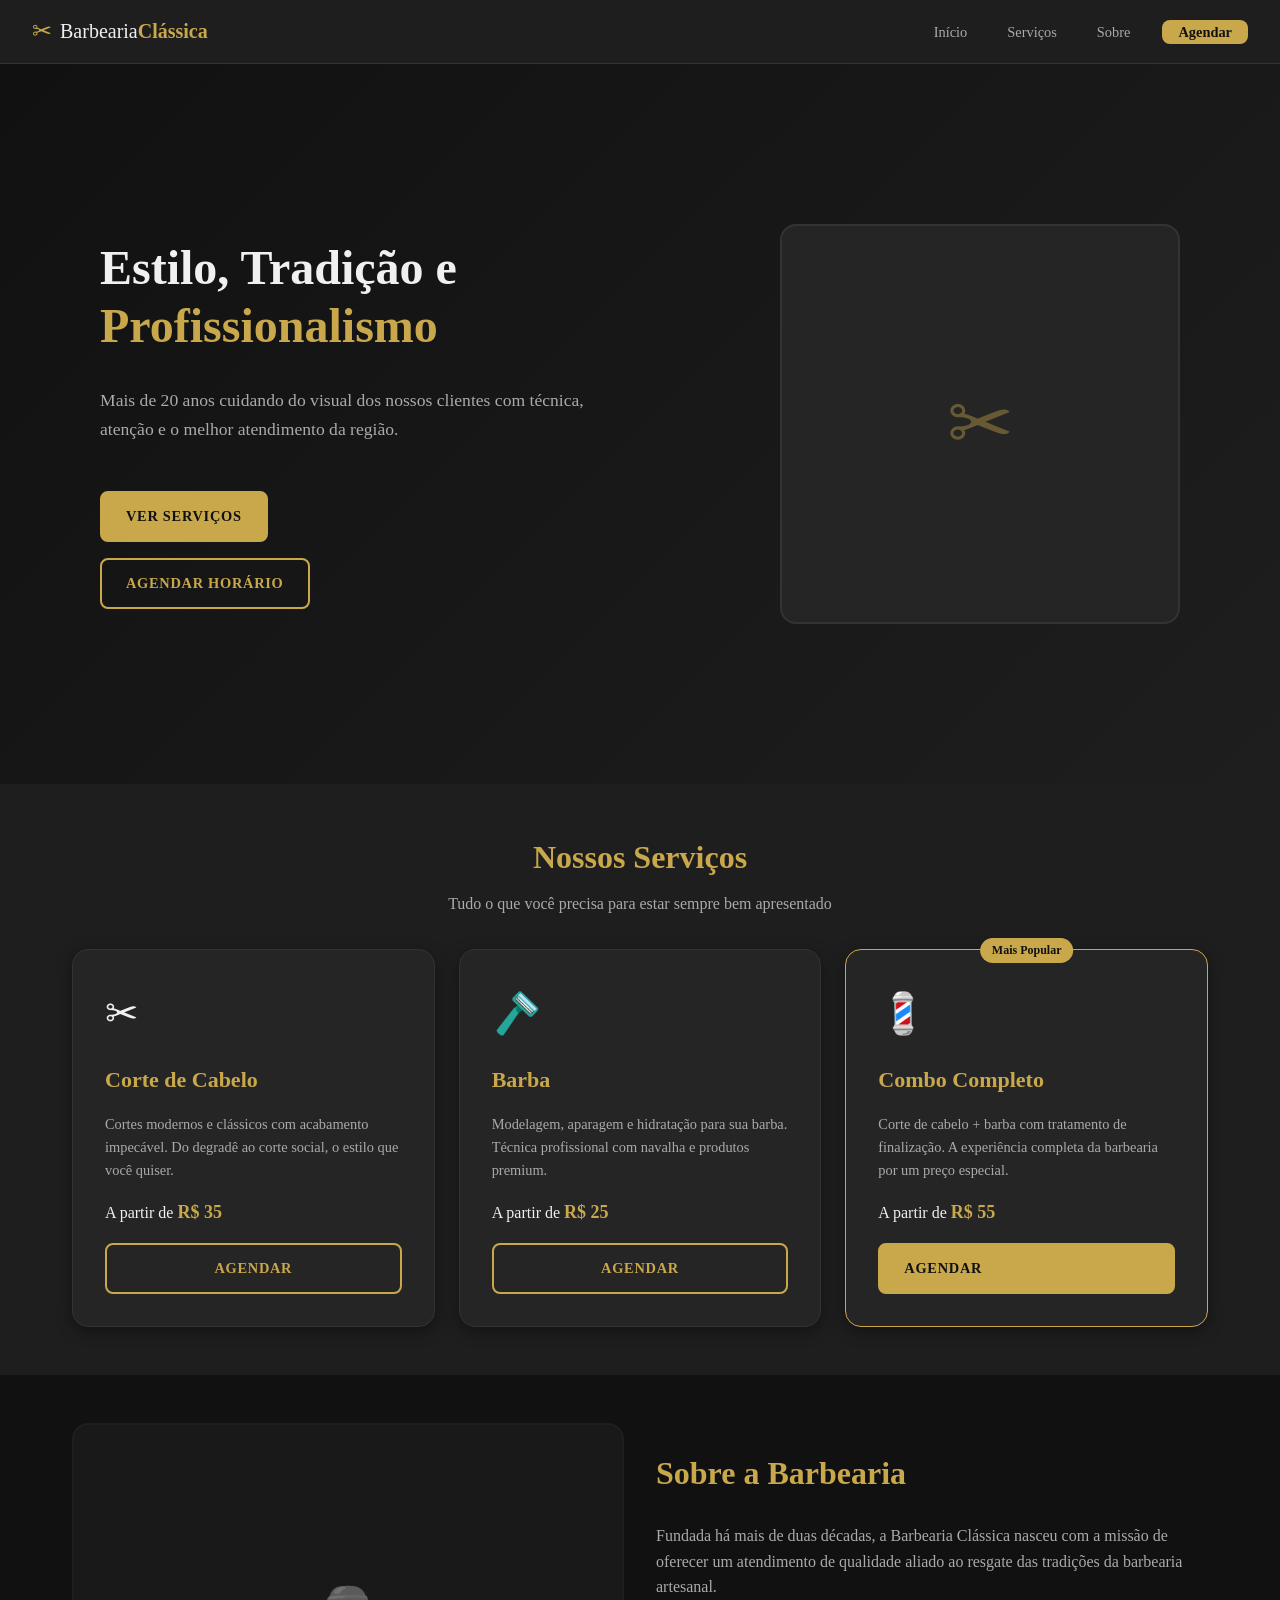
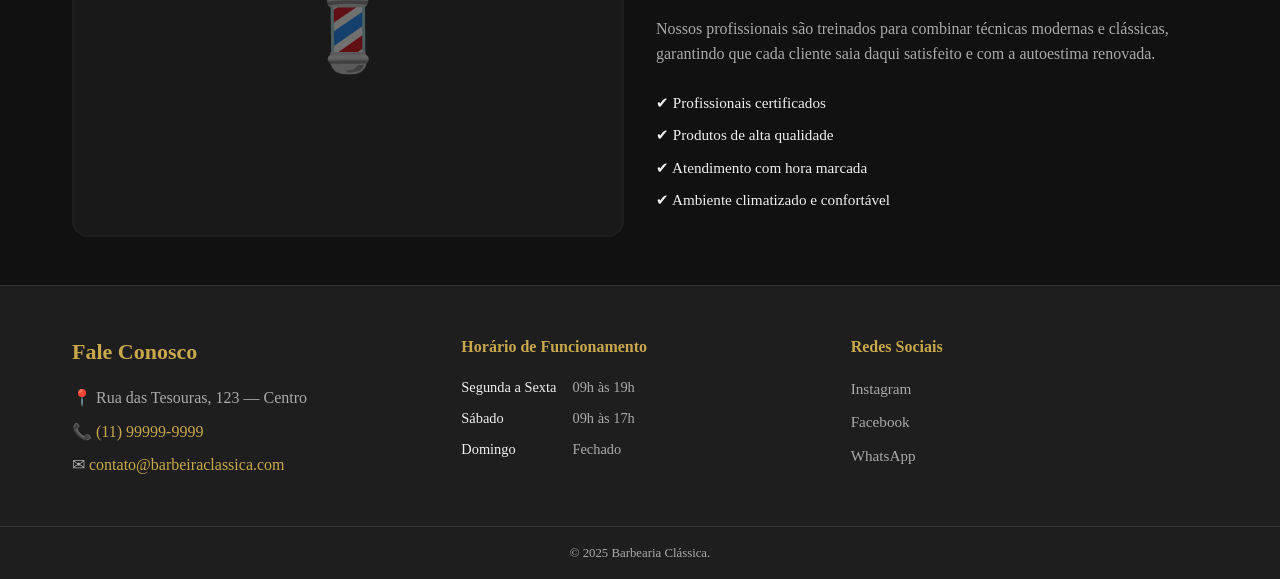
==== index.html @ fcacf1b2 "feat: estrutura inicial da landing page da barbearia" ====
<!DOCTYPE html>
<html lang="pt-BR">
  <head>
    <meta charset="UTF-8" />
    <meta name="viewport" content="width=device-width, initial-scale=1.0" />
    <meta name="description" content="Barbearia Clássica — Corte, barba e estilo com tradição e profissionalismo." />
    <title>Barbearia Clássica</title>
    <link rel="stylesheet" href="css/style.css" />
  </head>

  <body>

    <!-- ===== HEADER / NAVEGAÇÃO ===== -->
    <header class="header">
      <a href="#hero" class="logo" aria-label="Barbearia Clássica — Início">
        <span class="logo__icone" aria-hidden="true">✂</span>
        <span class="logo__nome">Barbearia<strong>Clássica</strong></span>
      </a>

      <!-- Hamburguer menu (CSS only) -->
      <input type="checkbox" id="nav-toggle" class="nav-toggle" aria-label="Abrir menu" />
      <label for="nav-toggle" class="nav-toggle-label" aria-hidden="true">
        <span></span>
        <span></span>
        <span></span>
      </label>

      <nav class="nav" aria-label="Navegação principal">
        <ul class="nav__lista">
          <li><a href="#hero" class="nav__link">Início</a></li>
          <li><a href="#servicos" class="nav__link">Serviços</a></li>
          <li><a href="#sobre" class="nav__link">Sobre</a></li>
          <li><a href="#contato" class="nav__link nav__link--cta">Agendar</a></li>
        </ul>
      </nav>
    </header>

    <main>

      <!-- ===== HERO ===== -->
      <section id="hero" class="hero" aria-labelledby="hero-titulo">
        <div class="hero__conteudo">
          <h1 id="hero-titulo" class="hero__titulo">
            Estilo, Tradição e<br />
            <span class="destaque">Profissionalismo</span>
          </h1>
          <p class="hero__subtitulo">
            Mais de 20 anos cuidando do visual dos nossos clientes com técnica,
            atenção e o melhor atendimento da região.
          </p>
          <a href="#servicos" class="btn btn--primario">Ver Serviços</a>
          <a href="#contato" class="btn btn--secundario">Agendar Horário</a>
        </div>
        <div class="hero__imagem" aria-hidden="true">
          <div class="hero__placeholder">
            <span class="hero__placeholder-icone" aria-hidden="true">✂</span>
          </div>
        </div>
      </section>

      <!-- ===== SERVIÇOS ===== -->
      <section id="servicos" class="servicos" aria-labelledby="servicos-titulo">
        <div class="container">
          <h2 id="servicos-titulo" class="secao__titulo">Nossos Serviços</h2>
          <p class="secao__subtitulo">
            Tudo o que você precisa para estar sempre bem apresentado
          </p>

          <div class="cards-grid">

            <article class="card" aria-labelledby="card-corte-titulo">
              <div class="card__icone" aria-hidden="true">✂</div>
              <h3 id="card-corte-titulo" class="card__titulo">Corte de Cabelo</h3>
              <p class="card__descricao">
                Cortes modernos e clássicos com acabamento impecável. Do degradê
                ao corte social, o estilo que você quiser.
              </p>
              <p class="card__preco">A partir de <strong>R$ 35</strong></p>
              <a href="#contato" class="btn btn--card">Agendar</a>
            </article>

            <article class="card" aria-labelledby="card-barba-titulo">
              <div class="card__icone" aria-hidden="true">🪒</div>
              <h3 id="card-barba-titulo" class="card__titulo">Barba</h3>
              <p class="card__descricao">
                Modelagem, aparagem e hidratação para sua barba. Técnica
                profissional com navalha e produtos premium.
              </p>
              <p class="card__preco">A partir de <strong>R$ 25</strong></p>
              <a href="#contato" class="btn btn--card">Agendar</a>
            </article>

            <article class="card card--destaque" aria-labelledby="card-combo-titulo">
              <span class="card__badge">Mais Popular</span>
              <div class="card__icone" aria-hidden="true">💈</div>
              <h3 id="card-combo-titulo" class="card__titulo">Combo Completo</h3>
              <p class="card__descricao">
                Corte de cabelo + barba com tratamento de finalização. A
                experiência completa da barbearia por um preço especial.
              </p>
              <p class="card__preco">A partir de <strong>R$ 55</strong></p>
              <a href="#contato" class="btn btn--primario">Agendar</a>
            </article>

          </div>
        </div>
      </section>

      <!-- ===== SOBRE ===== -->
      <section id="sobre" class="sobre" aria-labelledby="sobre-titulo">
        <div class="container sobre__grid">
          <div class="sobre__imagem" aria-hidden="true">
            <div class="sobre__placeholder">
              <span aria-hidden="true">💈</span>
            </div>
          </div>
          <div class="sobre__conteudo">
            <h2 id="sobre-titulo" class="secao__titulo">Sobre a Barbearia</h2>
            <p>
              Fundada há mais de duas décadas, a Barbearia Clássica nasceu com a
              missão de oferecer um atendimento de qualidade aliado ao resgate
              das tradições da barbearia artesanal.
            </p>
            <p>
              Nossos profissionais são treinados para combinar técnicas modernas e
              clássicas, garantindo que cada cliente saia daqui satisfeito e com
              a autoestima renovada.
            </p>
            <ul class="sobre__lista" aria-label="Diferenciais">
              <li>✔ Profissionais certificados</li>
              <li>✔ Produtos de alta qualidade</li>
              <li>✔ Atendimento com hora marcada</li>
              <li>✔ Ambiente climatizado e confortável</li>
            </ul>
          </div>
        </div>
      </section>

    </main>

    <!-- ===== FOOTER / CONTATO ===== -->
    <footer id="contato" class="footer" aria-labelledby="footer-titulo">
      <div class="container footer__grid">
        <div class="footer__info">
          <h2 id="footer-titulo" class="footer__titulo">Fale Conosco</h2>
          <address>
            <p>📍 Rua das Tesouras, 123 — Centro</p>
            <p>📞 <a href="tel:+5511999999999" class="footer__link">(11) 99999-9999</a></p>
            <p>✉ <a href="mailto:contato@barbeariaclassica.com" class="footer__link">contato@barbeiraclassica.com</a></p>
          </address>
        </div>

        <div class="footer__horario">
          <h3 class="footer__subtitulo">Horário de Funcionamento</h3>
          <dl class="horario">
            <dt>Segunda a Sexta</dt>
            <dd>09h às 19h</dd>
            <dt>Sábado</dt>
            <dd>09h às 17h</dd>
            <dt>Domingo</dt>
            <dd>Fechado</dd>
          </dl>
        </div>

        <div class="footer__social">
          <h3 class="footer__subtitulo">Redes Sociais</h3>
          <nav aria-label="Redes sociais">
            <ul class="social__lista">
              <li><a href="#" class="social__link" aria-label="Instagram da Barbearia Clássica">Instagram</a></li>
              <li><a href="#" class="social__link" aria-label="Facebook da Barbearia Clássica">Facebook</a></li>
              <li><a href="#" class="social__link" aria-label="WhatsApp da Barbearia Clássica">WhatsApp</a></li>
            </ul>
          </nav>
        </div>
      </div>

      <div class="footer__rodape">
        <p>© 2025 Barbearia Clássica.</p>
      </div>
    </footer>

  </body>
</html>
---- css/style.css ----
/* =====================================================
   BARBEARIA CLÁSSICA — style.css
   Disciplina: Aplicações para Internet — Etapa 1
   Abordagem: Mobile-First | Flexbox + Grid | Clamp
   ===================================================== */

/* === VARIÁVEIS E TOKENS DE DESIGN === */
:root {
  /* Paleta */
  --color-bg: #111111;
  --color-surface: #1e1e1e;
  --color-surface-alt: #252525;
  --color-accent: #c9a84c;
  --color-accent-hover: #e0bf6a;
  --color-text: #f0f0f0;
  --color-text-muted: #aaaaaa;
  --color-border: #333333;

  /* Breakpoints (referência — não funcionam em @media) */
  /* --bp-sm: 480px; --bp-md: 768px; --bp-lg: 1024px; --bp-xl: 1280px; */

  /* Tipografia fluida */
  --fs-base: clamp(0.9rem, 2vw, 1rem);
  --fs-h1:   clamp(1.75rem, 5vw, 3rem);
  --fs-h2:   clamp(1.375rem, 3vw, 2rem);
  --fs-h3:   clamp(1.1rem, 2.5vw, 1.375rem);

  /* Espaçamentos */
  --space-xs: 0.5rem;
  --space-sm: 1rem;
  --space-md: 1.5rem;
  --space-lg: 2rem;
  --space-xl: 3rem;
  --space-2xl: 5rem;

  /* Layout */
  --max-width: 1200px;
  --header-height: 64px;

  /* Bordas e sombras */
  --radius-sm: 4px;
  --radius-md: 8px;
  --radius-lg: 16px;
  --shadow-card: 0 4px 16px rgba(0, 0, 0, 0.4);

  /* Transições */
  --transition: 0.25s ease;
}

/* === RESET E BASE === */
*,
*::before,
*::after {
  box-sizing: border-box;
  margin: 0;
  padding: 0;
}

html {
  scroll-behavior: smooth;
  font-size: 100%;
}

body {
  font-family: Georgia, 'Times New Roman', serif;
  font-size: var(--fs-base);
  line-height: 1.6;
  background-color: var(--color-bg);
  color: var(--color-text);
}

/* Imagens responsivas — obrigatório */
img,
video,
iframe {
  max-width: 100%;
  height: auto;
  display: block;
}

/* Inputs responsivos — obrigatório */
input,
select,
textarea {
  width: 100%;
  box-sizing: border-box;
}

ul,
ol {
  list-style: none;
}

a {
  color: inherit;
  text-decoration: none;
}

/* Foco visível para acessibilidade por teclado */
a:focus-visible,
button:focus-visible,
input:focus-visible,
label:focus-visible {
  outline: 2px solid var(--color-accent);
  outline-offset: 3px;
  border-radius: var(--radius-sm);
}

/* Desabilita animações para usuários com prefers-reduced-motion */
@media (prefers-reduced-motion: reduce) {
  *,
  *::before,
  *::after {
    animation-duration: 0.01ms;
    transition-duration: 0.01ms;
  }

  html {
    scroll-behavior: auto;
  }
}

/* === UTILITÁRIOS === */
.container {
  max-width: var(--max-width);
  margin-inline: auto;
  padding-inline: var(--space-sm);
}

.destaque {
  color: var(--color-accent);
}

/* === BOTÕES === */
.btn {
  display: inline-block;
  padding: 0.75rem 1.5rem;
  border-radius: var(--radius-md);
  font-size: 0.9rem;
  font-weight: bold;
  letter-spacing: 0.05em;
  text-transform: uppercase;
  cursor: pointer;
  transition: background-color var(--transition), color var(--transition), transform var(--transition);
  border: 2px solid transparent;
}

.btn:hover {
  transform: translateY(-2px);
}

.btn--primario {
  background-color: var(--color-accent);
  color: #111111;
  border-color: var(--color-accent);
}

.btn--primario:hover {
  background-color: var(--color-accent-hover);
  border-color: var(--color-accent-hover);
}

.btn--secundario {
  background-color: transparent;
  color: var(--color-accent);
  border-color: var(--color-accent);
}

.btn--secundario:hover {
  background-color: var(--color-accent);
  color: #111111;
}

.btn--card {
  background-color: transparent;
  color: var(--color-accent);
  border-color: var(--color-accent);
  width: 100%;
  text-align: center;
}

.btn--card:hover {
  background-color: var(--color-accent);
  color: #111111;
}

/* === SEÇÕES — TÍTULOS COMUNS === */
.secao__titulo {
  font-size: var(--fs-h2);
  color: var(--color-accent);
  margin-bottom: var(--space-xs);
}

.secao__subtitulo {
  color: var(--color-text-muted);
  margin-bottom: var(--space-lg);
}

/* ==============================================
   HEADER — MOBILE FIRST (coluna única)
   ============================================== */
.header {
  display: flex;
  flex-direction: column;
  align-items: center;
  gap: var(--space-sm);
  padding: var(--space-sm);
  background-color: var(--color-surface);
  border-bottom: 1px solid var(--color-border);
  position: sticky;
  top: 0;
  z-index: 100;
}

/* Logo */
.logo {
  display: flex;
  align-items: center;
  gap: var(--space-xs);
  font-size: 1.25rem;
  color: var(--color-text);
  transition: color var(--transition);
}

.logo:hover {
  color: var(--color-accent);
}

.logo__icone {
  font-size: 1.5rem;
  color: var(--color-accent);
}

.logo__nome strong {
  color: var(--color-accent);
}

/* Hamburguer — oculto em desktop */
.nav-toggle {
  display: none;
}

.nav-toggle-label {
  display: none;
  flex-direction: column;
  gap: 5px;
  cursor: pointer;
  padding: var(--space-xs);
}

.nav-toggle-label span {
  display: block;
  width: 24px;
  height: 2px;
  background-color: var(--color-text);
  border-radius: 2px;
  transition: transform var(--transition), opacity var(--transition);
}

/* Navegação — mobile: links em linha com wrap */
.nav__lista {
  display: flex;
  flex-wrap: wrap;
  justify-content: center;
  gap: var(--space-xs) var(--space-sm);
}

.nav__link {
  color: var(--color-text-muted);
  font-size: 0.9rem;
  padding: 0.25rem var(--space-xs);
  border-radius: var(--radius-sm);
  transition: color var(--transition);
}

.nav__link:hover {
  color: var(--color-accent);
}

.nav__link--cta {
  background-color: var(--color-accent);
  color: #111111;
  padding: 0.25rem var(--space-sm);
  border-radius: var(--radius-md);
  font-weight: bold;
}

.nav__link--cta:hover {
  background-color: var(--color-accent-hover);
  color: #111111;
}

/* ==============================================
   HERO — MOBILE FIRST (coluna única)
   ============================================== */
.hero {
  display: flex;
  flex-direction: column;
  align-items: center;
  text-align: center;
  gap: var(--space-lg);
  padding: var(--space-xl) var(--space-sm);
  background: linear-gradient(135deg, var(--color-bg) 0%, var(--color-surface) 100%);
  min-height: 60vh;
}

.hero__titulo {
  font-size: var(--fs-h1);
  line-height: 1.2;
  margin-bottom: var(--space-sm);
}

.hero__subtitulo {
  font-size: clamp(0.95rem, 2vw, 1.1rem);
  color: var(--color-text-muted);
  max-width: 55ch;
  margin-inline: auto;
  margin-bottom: var(--space-lg);
}

.hero__conteudo {
  display: flex;
  flex-direction: column;
  align-items: center;
  gap: var(--space-sm);
}

.hero__conteudo .btn {
  width: 100%;
  max-width: 240px;
  text-align: center;
}

/* Placeholder da imagem hero */
.hero__imagem {
  width: 100%;
  max-width: 320px;
}

.hero__placeholder {
  width: 100%;
  aspect-ratio: 1;
  background-color: var(--color-surface-alt);
  border: 2px solid var(--color-border);
  border-radius: var(--radius-lg);
  display: flex;
  align-items: center;
  justify-content: center;
}

.hero__placeholder-icone {
  font-size: 5rem;
  color: var(--color-accent);
  opacity: 0.4;
}

/* ==============================================
   SERVIÇOS — GRID COM AUTO-FIT
   ============================================== */
.servicos {
  padding: var(--space-xl) var(--space-sm);
  background-color: var(--color-surface);
}

.servicos .container {
  text-align: center;
}

/* Grade de cards — responsiva sem media queries adicionais */
.cards-grid {
  display: grid;
  grid-template-columns: repeat(auto-fit, minmax(260px, 1fr));
  gap: var(--space-md);
  text-align: left;
}

/* Card individual */
.card {
  position: relative;
  display: flex;
  flex-direction: column;
  gap: var(--space-sm);
  padding: var(--space-lg);
  background-color: var(--color-surface-alt);
  border: 1px solid var(--color-border);
  border-radius: var(--radius-lg);
  box-shadow: var(--shadow-card);
  transition: transform var(--transition), border-color var(--transition);
}

.card:hover {
  transform: translateY(-4px);
  border-color: var(--color-accent);
}

.card--destaque {
  border-color: var(--color-accent);
}

.card__badge {
  position: absolute;
  top: -12px;
  left: 50%;
  transform: translateX(-50%);
  background-color: var(--color-accent);
  color: #111111;
  font-size: 0.75rem;
  font-weight: bold;
  padding: 0.2rem 0.75rem;
  border-radius: 99px;
  white-space: nowrap;
}

.card__icone {
  font-size: 2.5rem;
}

.card__titulo {
  font-size: var(--fs-h3);
  color: var(--color-accent);
}

.card__descricao {
  font-size: 0.9rem;
  color: var(--color-text-muted);
  flex: 1;
}

.card__preco {
  font-size: 1rem;
  color: var(--color-text);
}

.card__preco strong {
  color: var(--color-accent);
  font-size: 1.125rem;
}

/* ==============================================
   SOBRE
   ============================================== */
.sobre {
  padding: var(--space-xl) var(--space-sm);
}

/* Mobile: coluna única */
.sobre__grid {
  display: grid;
  grid-template-columns: 1fr;
  gap: var(--space-lg);
  align-items: center;
}

.sobre__conteudo {
  display: flex;
  flex-direction: column;
  gap: var(--space-sm);
}

.sobre__conteudo p {
  color: var(--color-text-muted);
}

.sobre__lista {
  display: flex;
  flex-direction: column;
  gap: var(--space-xs);
  margin-top: var(--space-xs);
}

.sobre__lista li {
  color: var(--color-text);
  font-size: 0.95rem;
}

/* Placeholder da imagem sobre */
.sobre__imagem {
  width: 100%;
}

.sobre__placeholder {
  width: 100%;
  aspect-ratio: 4 / 3;
  background-color: var(--color-surface-alt);
  border: 2px solid var(--color-border);
  border-radius: var(--radius-lg);
  display: flex;
  align-items: center;
  justify-content: center;
  font-size: 5rem;
  color: var(--color-accent);
  opacity: 0.4;
}

/* ==============================================
   FOOTER
   ============================================== */
.footer {
  background-color: var(--color-surface);
  border-top: 1px solid var(--color-border);
  padding-top: var(--space-xl);
}

/* Mobile: coluna única */
.footer__grid {
  display: grid;
  grid-template-columns: 1fr;
  gap: var(--space-lg);
  padding-bottom: var(--space-xl);
}

.footer__titulo {
  font-size: var(--fs-h3);
  color: var(--color-accent);
  margin-bottom: var(--space-sm);
}

.footer__subtitulo {
  font-size: 1rem;
  color: var(--color-accent);
  margin-bottom: var(--space-sm);
}

.footer__info address {
  font-style: normal;
  display: flex;
  flex-direction: column;
  gap: var(--space-xs);
  color: var(--color-text-muted);
}

.footer__link {
  color: var(--color-accent);
  transition: color var(--transition);
}

.footer__link:hover {
  color: var(--color-accent-hover);
}

/* Horário */
.horario {
  display: grid;
  grid-template-columns: auto 1fr;
  gap: var(--space-xs) var(--space-sm);
  color: var(--color-text-muted);
  font-size: 0.9rem;
}

.horario dt {
  color: var(--color-text);
}

/* Redes sociais */
.social__lista {
  display: flex;
  flex-direction: column;
  gap: var(--space-xs);
}

.social__link {
  color: var(--color-text-muted);
  font-size: 0.95rem;
  transition: color var(--transition);
}

.social__link:hover {
  color: var(--color-accent);
}

/* Rodapé inferior */
.footer__rodape {
  border-top: 1px solid var(--color-border);
  padding: var(--space-sm);
  text-align: center;
  font-size: 0.8rem;
  color: var(--color-text-muted);
}

/* ==============================================
   TABLET: >= 768px
   ============================================== */
@media (min-width: 768px) {
  /* Header: logo e nav lado a lado */
  .header {
    flex-direction: row;
    justify-content: space-between;
    align-items: center;
    padding: 0 var(--space-lg);
    height: var(--header-height);
  }

  .nav__lista {
    flex-wrap: nowrap;
    gap: var(--space-md);
  }

  /* Hero: conteúdo centralizado, mais espaço */
  .hero {
    padding: var(--space-2xl) var(--space-lg);
  }

  .hero__conteudo .btn {
    width: auto;
  }

  /* Sobre: 2 colunas */
  .sobre__grid {
    grid-template-columns: 1fr 1fr;
  }

  /* Footer: 2 colunas */
  .footer__grid {
    grid-template-columns: 1fr 1fr;
  }
}

/* ==============================================
   DESKTOP: >= 1024px
   ============================================== */
@media (min-width: 1024px) {
  .container {
    padding-inline: var(--space-lg);
  }

  /* Hero: texto à esquerda, imagem à direita */
  .hero {
    flex-direction: row;
    text-align: left;
    justify-content: center;
    gap: var(--space-2xl);
    padding: var(--space-2xl) var(--space-lg);
    min-height: 80vh;
  }

  .hero__conteudo {
    align-items: flex-start;
    flex: 1;
    max-width: 600px;
  }

  .hero__subtitulo {
    margin-inline: 0;
  }

  .hero__imagem {
    flex: 0 0 400px;
    max-width: 400px;
  }

  /* Footer: 3 colunas */
  .footer__grid {
    grid-template-columns: repeat(3, 1fr);
  }

  /* Hamburguer: nunca aparece em desktop */
  .nav-toggle-label {
    display: none;
  }
}

/* ==============================================
   MODO ESCURO — prefers-color-scheme
   ============================================== */
@media (prefers-color-scheme: dark) {
  /* O design já é escuro por padrão — apenas reforça contraste se necessário */
  :root {
    --color-text-muted: #b0b0b0;
  }
}

/* ==============================================
   HAMBURGUER MENU (CSS ONLY) — apenas mobile
   ============================================== */
@media (max-width: 767px) {
  .nav-toggle-label {
    display: flex;
    position: absolute;
    right: var(--space-sm);
    top: 50%;
    transform: translateY(-50%);
  }

  .header {
    position: relative;
    flex-wrap: wrap;
  }

  .nav {
    width: 100%;
    max-height: 0;
    overflow: hidden;
    transition: max-height var(--transition);
  }

  .nav-toggle:checked ~ .nav {
    max-height: 300px;
  }

  /* Animação do ícone hamburguer */
  .nav-toggle:checked ~ .nav-toggle-label span:nth-child(1) {
    transform: translateY(7px) rotate(45deg);
  }

  .nav-toggle:checked ~ .nav-toggle-label span:nth-child(2) {
    opacity: 0;
  }

  .nav-toggle:checked ~ .nav-toggle-label span:nth-child(3) {
    transform: translateY(-7px) rotate(-45deg);
  }

  .nav__lista {
    flex-direction: column;
    align-items: flex-start;
    padding: var(--space-sm) 0;
    gap: var(--space-xs);
    border-top: 1px solid var(--color-border);
  }

  .nav__link {
    padding: var(--space-xs) 0;
    width: 100%;
  }
}
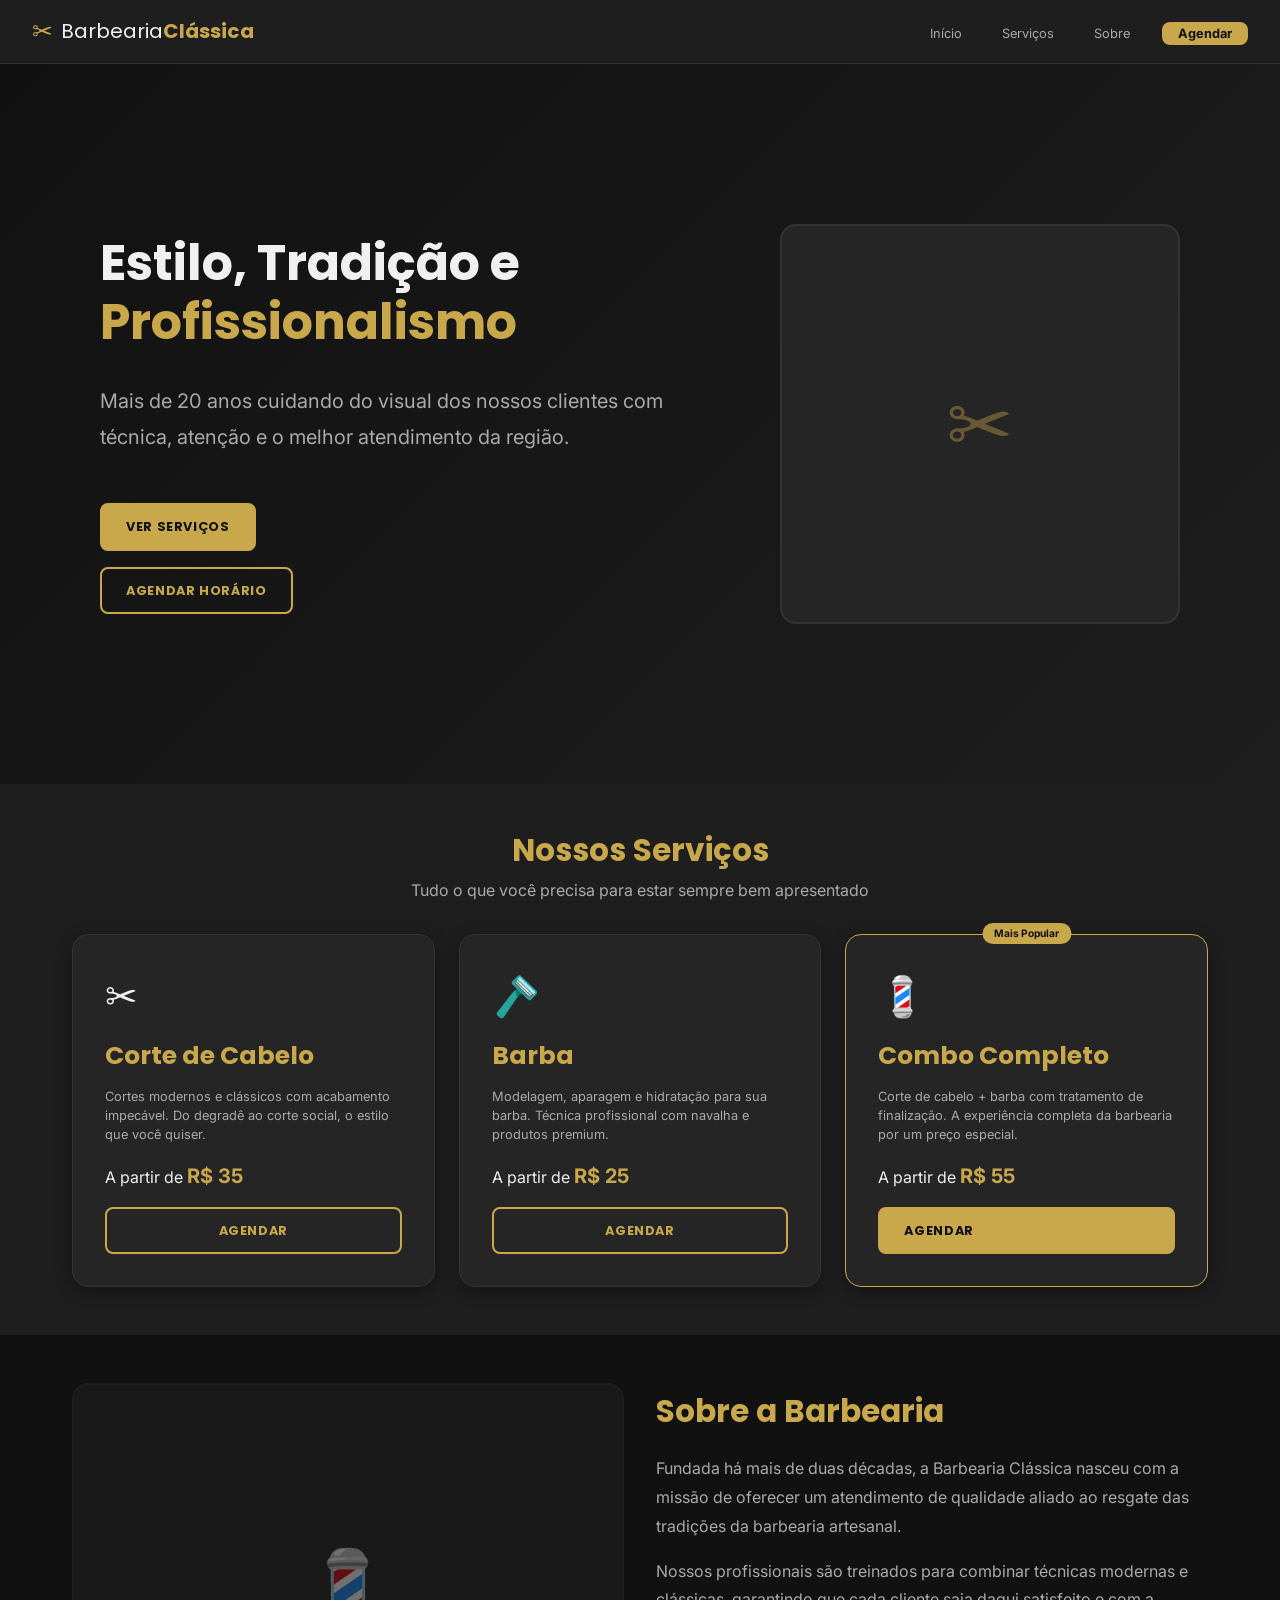
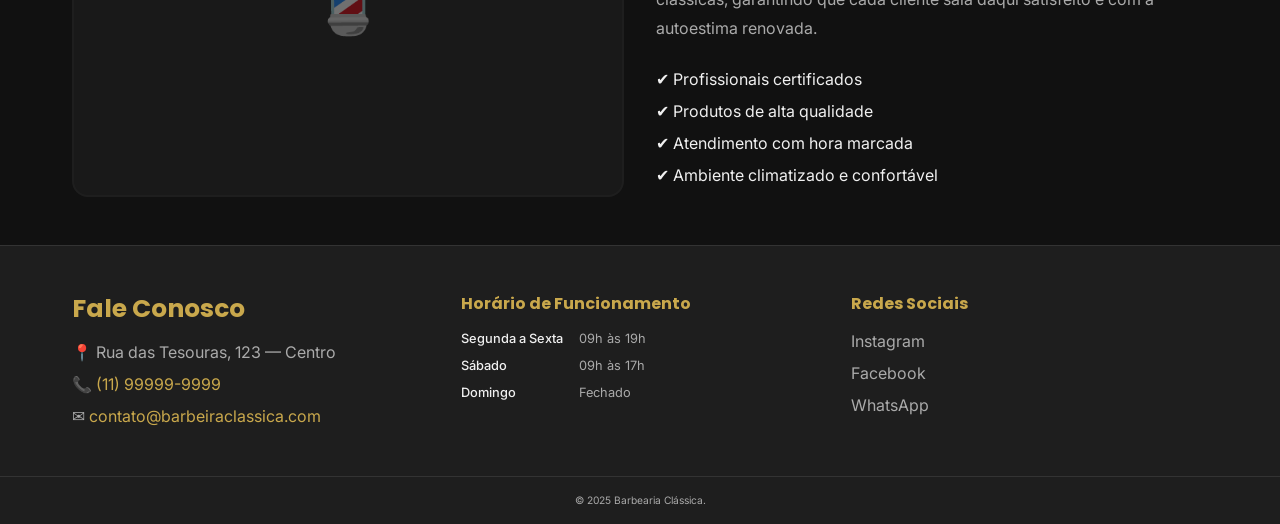
==== commit a29ec373: "feat: reorganiza CSS em ITCSS, adiciona escala tipográfica   e sistema de cores (Etapa 2)" ====
--- a/index.html
+++ b/index.html
@@ -5,7 +5,22 @@
     <meta name="viewport" content="width=device-width, initial-scale=1.0" />
     <meta name="description" content="Barbearia Clássica — Corte, barba e estilo com tradição e profissionalismo." />
     <title>Barbearia Clássica</title>
-    <link rel="stylesheet" href="css/style.css" />
+    <!-- Google Fonts: Poppins (headings) + Inter (body) -->
+    <link rel="preconnect" href="https://fonts.googleapis.com" />
+    <link rel="preconnect" href="https://fonts.gstatic.com" crossorigin />
+    <link href="https://fonts.googleapis.com/css2?family=Inter:wght@400;500;700&family=Poppins:wght@400;500;700&display=swap" rel="stylesheet" />
+
+    <!-- ITCSS: Settings → Tools → Base → Layout → Components → Utilities -->
+    <link rel="stylesheet" href="css/variables.css" />
+    <link rel="stylesheet" href="css/reset.css" />
+    <link rel="stylesheet" href="css/base.css" />
+    <link rel="stylesheet" href="css/layout.css" />
+    <link rel="stylesheet" href="css/utilities.css" />
+    <link rel="stylesheet" href="css/components/nav.css" />
+    <link rel="stylesheet" href="css/components/hero.css" />
+    <link rel="stylesheet" href="css/components/card.css" />
+    <link rel="stylesheet" href="css/components/sobre.css" />
+    <link rel="stylesheet" href="css/components/footer.css" />
   </head>
 
   <body>
--- a/css/variables.css
+++ b/css/variables.css
@@ -0,0 +1,91 @@
+/* =====================================================
+   variables.css — Settings Layer (ITCSS)
+   Custom Properties: tipografia, cores, espaçamento
+   ===================================================== */
+
+:root {
+  /* === FAMÍLIAS TIPOGRÁFICAS === */
+  --font-heading: 'Poppins', system-ui, sans-serif;
+  --font-body:    'Inter',   system-ui, sans-serif;
+
+  /* === ESCALA TIPOGRÁFICA MODULAR (Major Third — razão 1.250) === */
+  --font-xs:   0.640rem;   /* ≈ 10px — badges, labels */
+  --font-sm:   0.800rem;   /* ≈ 13px — metadados, notas */
+  --font-base: 1.000rem;   /* = 16px — corpo padrão */
+  --font-md:   1.250rem;   /* ≈ 20px — subtítulos */
+  --font-lg:   1.563rem;   /* ≈ 25px — H3, títulos de cards */
+  --font-xl:   1.953rem;   /* ≈ 31px — H2, títulos de seção */
+  --font-2xl:  2.441rem;   /* ≈ 39px — H1 */
+  --font-3xl:  3.052rem;   /* ≈ 49px — display, hero */
+
+  /* === PESOS TIPOGRÁFICOS === */
+  --weight-regular: 400;
+  --weight-medium:  500;
+  --weight-bold:    700;
+
+  /* === ENTRELINHAMENTO === */
+  --leading-tight:  1.2;   /* headings */
+  --leading-normal: 1.5;   /* corpo */
+  --leading-loose:  1.8;   /* leitura extensiva */
+
+  /* === PALETA PRIMITIVA — BARBEARIA CLÁSSICA === */
+  /* Dourado (cor primária da marca) */
+  --color-primary-100: #f9f0d6;
+  --color-primary-300: #e5c97a;
+  --color-primary-500: #c9a84c;   /* base */
+  --color-primary-700: #a07d2e;
+  --color-primary-900: #6b5120;
+
+  /* Escala de neutros (tema escuro) */
+  --color-gray-100: #f0f0f0;
+  --color-gray-300: #aaaaaa;
+  --color-gray-500: #555555;
+  --color-gray-700: #333333;
+  --color-gray-800: #252525;
+  --color-gray-900: #1e1e1e;
+  --color-gray-950: #111111;
+
+  /* Semânticas */
+  --color-success: #107c41;
+  --color-warning: #ff8c00;
+  --color-danger:  #c00000;
+  --color-info:    #0078d4;
+
+  /* === ROLES SEMÂNTICOS === */
+  --color-bg:           var(--color-gray-950);
+  --color-surface:      var(--color-gray-900);
+  --color-surface-alt:  var(--color-gray-800);
+  --color-border:       var(--color-gray-700);
+  --color-text:         var(--color-gray-100);
+  --color-text-muted:   var(--color-gray-300);
+  --color-accent:       var(--color-primary-500);
+  --color-accent-hover: var(--color-primary-300);
+
+  /* === ESPAÇAMENTOS === */
+  --space-xs:  0.5rem;
+  --space-sm:  1.0rem;
+  --space-md:  1.5rem;
+  --space-lg:  2.0rem;
+  --space-xl:  3.0rem;
+  --space-2xl: 5.0rem;
+
+  /* === LAYOUT === */
+  --max-width:     1200px;
+  --header-height: 64px;
+
+  /* === BORDAS E SOMBRAS === */
+  --radius-sm:   4px;
+  --radius-md:   8px;
+  --radius-lg:   16px;
+  --shadow-card: 0 4px 16px rgba(0, 0, 0, 0.4);
+
+  /* === TRANSIÇÕES === */
+  --transition: 0.25s ease;
+}
+
+/* Modo escuro — reforça contraste de texto muted */
+@media (prefers-color-scheme: dark) {
+  :root {
+    --color-text-muted: #b0b0b0;
+  }
+}
--- a/css/base.css
+++ b/css/base.css
@@ -0,0 +1,57 @@
+/* =====================================================
+   base.css — Base Layer (ITCSS)
+   Estilos de elementos HTML sem classes
+   ===================================================== */
+
+html {
+  scroll-behavior: smooth;
+  font-size: 100%;
+}
+
+/* Headings usam a família tipográfica de display */
+h1,
+h2,
+h3,
+h4,
+h5,
+h6 {
+  font-family: var(--font-heading);
+  font-weight: var(--weight-bold);
+  line-height: var(--leading-tight);
+}
+
+h1 { font-size: clamp(var(--font-2xl), 5vw, var(--font-3xl)); }
+h2 { font-size: var(--font-xl); }
+h3 { font-size: var(--font-lg); }
+
+p {
+  line-height: var(--leading-normal);
+}
+
+ul,
+ol {
+  list-style: none;
+}
+
+a {
+  color: inherit;
+  text-decoration: none;
+}
+
+/* Foco visível — acessibilidade por teclado */
+a:focus-visible,
+button:focus-visible,
+input:focus-visible,
+label:focus-visible {
+  outline: 2px solid var(--color-accent);
+  outline-offset: 3px;
+  border-radius: var(--radius-sm);
+}
+
+/* Inputs responsivos */
+input,
+select,
+textarea {
+  width: 100%;
+  box-sizing: border-box;
+}
--- a/css/layout.css
+++ b/css/layout.css
@@ -0,0 +1,16 @@
+/* =====================================================
+   layout.css — Layout Layer (ITCSS)
+   Container e wrappers de página
+   ===================================================== */
+
+.container {
+  max-width: var(--max-width);
+  margin-inline: auto;
+  padding-inline: var(--space-sm);
+}
+
+@media (min-width: 1024px) {
+  .container {
+    padding-inline: var(--space-lg);
+  }
+}
--- a/css/utilities.css
+++ b/css/utilities.css
@@ -0,0 +1,94 @@
+/* =====================================================
+   utilities.css — Utilities Layer (ITCSS)
+   Classes auxiliares e componentes globais
+   ===================================================== */
+
+/* Oculta visualmente mas mantém para leitores de tela */
+.u-sr-only {
+  position: absolute;
+  width: 1px;
+  height: 1px;
+  padding: 0;
+  margin: -1px;
+  overflow: hidden;
+  clip: rect(0, 0, 0, 0);
+  white-space: nowrap;
+  border: 0;
+}
+
+/* Destaque dourado inline */
+.destaque {
+  color: var(--color-accent);
+}
+
+/* === TÍTULOS DE SEÇÃO === */
+.secao__titulo {
+  font-size: var(--font-xl);
+  color: var(--color-accent);
+  margin-bottom: var(--space-xs);
+}
+
+.secao__subtitulo {
+  font-size: var(--font-base);
+  color: var(--color-text-muted);
+  margin-bottom: var(--space-lg);
+}
+
+/* === BOTÕES === */
+.btn {
+  display: inline-block;
+  padding: 0.75rem 1.5rem;
+  border-radius: var(--radius-md);
+  font-family: var(--font-heading);
+  font-size: var(--font-sm);
+  font-weight: var(--weight-bold);
+  letter-spacing: 0.05em;
+  text-transform: uppercase;
+  cursor: pointer;
+  transition: background-color var(--transition),
+              color var(--transition),
+              transform var(--transition);
+  border: 2px solid transparent;
+}
+
+.btn:hover {
+  transform: translateY(-2px);
+}
+
+/* Botão primário — fundo dourado */
+.btn--primario {
+  background-color: var(--color-accent);
+  color: var(--color-gray-950);
+  border-color: var(--color-accent);
+}
+
+.btn--primario:hover {
+  background-color: var(--color-accent-hover);
+  border-color: var(--color-accent-hover);
+}
+
+/* Botão secundário — contorno dourado */
+.btn--secundario {
+  background-color: transparent;
+  color: var(--color-accent);
+  border-color: var(--color-accent);
+}
+
+.btn--secundario:hover {
+  background-color: var(--color-accent);
+  color: var(--color-gray-950);
+}
+
+/* Botão de card — ocupa largura total */
+.btn--card {
+  background-color: transparent;
+  color: var(--color-accent);
+  border-color: var(--color-accent);
+  width: 100%;
+  text-align: center;
+}
+
+.btn--card:hover {
+  background-color: var(--color-accent);
+  color: var(--color-gray-950);
+}
--- a/css/components/nav.css
+++ b/css/components/nav.css
@@ -0,0 +1,167 @@
+/* =====================================================
+   components/nav.css — Header + Navegação
+   Mobile-first | Hamburger CSS-only
+   ===================================================== */
+
+/* === HEADER === */
+.header {
+  display: flex;
+  flex-direction: column;
+  align-items: center;
+  gap: var(--space-sm);
+  padding: var(--space-sm);
+  background-color: var(--color-surface);
+  border-bottom: 1px solid var(--color-border);
+  position: sticky;
+  top: 0;
+  z-index: 100;
+}
+
+/* === LOGO === */
+.logo {
+  display: flex;
+  align-items: center;
+  gap: var(--space-xs);
+  font-family: var(--font-heading);
+  font-size: var(--font-md);
+  color: var(--color-text);
+  transition: color var(--transition);
+}
+
+.logo:hover {
+  color: var(--color-accent);
+}
+
+.logo__icone {
+  font-size: var(--font-lg);
+  color: var(--color-accent);
+}
+
+.logo__nome strong {
+  color: var(--color-accent);
+}
+
+/* === HAMBURGUER — oculto em desktop === */
+.nav-toggle {
+  display: none;
+}
+
+.nav-toggle-label {
+  display: none;
+  flex-direction: column;
+  gap: 5px;
+  cursor: pointer;
+  padding: var(--space-xs);
+}
+
+.nav-toggle-label span {
+  display: block;
+  width: 24px;
+  height: 2px;
+  background-color: var(--color-text);
+  border-radius: 2px;
+  transition: transform var(--transition), opacity var(--transition);
+}
+
+/* === NAV === */
+.nav__lista {
+  display: flex;
+  flex-wrap: wrap;
+  justify-content: center;
+  gap: var(--space-xs) var(--space-sm);
+}
+
+.nav__link {
+  font-size: var(--font-sm);
+  color: var(--color-text-muted);
+  padding: 0.25rem var(--space-xs);
+  border-radius: var(--radius-sm);
+  transition: color var(--transition);
+}
+
+.nav__link:hover {
+  color: var(--color-accent);
+}
+
+/* Modificador BEM — link de agendamento (CTA) */
+.nav__link--cta {
+  background-color: var(--color-accent);
+  color: var(--color-gray-950);
+  padding: 0.25rem var(--space-sm);
+  border-radius: var(--radius-md);
+  font-weight: var(--weight-bold);
+}
+
+.nav__link--cta:hover {
+  background-color: var(--color-accent-hover);
+  color: var(--color-gray-950);
+}
+
+/* === TABLET: >= 768px === */
+@media (min-width: 768px) {
+  .header {
+    flex-direction: row;
+    justify-content: space-between;
+    align-items: center;
+    padding: 0 var(--space-lg);
+    height: var(--header-height);
+  }
+
+  .nav__lista {
+    flex-wrap: nowrap;
+    gap: var(--space-md);
+  }
+}
+
+/* === HAMBURGUER: apenas mobile (< 768px) === */
+@media (max-width: 767px) {
+  .nav-toggle-label {
+    display: flex;
+    position: absolute;
+    right: var(--space-sm);
+    top: 50%;
+    transform: translateY(-50%);
+  }
+
+  .header {
+    position: relative;
+    flex-wrap: wrap;
+  }
+
+  .nav {
+    width: 100%;
+    max-height: 0;
+    overflow: hidden;
+    transition: max-height var(--transition);
+  }
+
+  .nav-toggle:checked ~ .nav {
+    max-height: 300px;
+  }
+
+  /* Animação do ícone — X ao abrir */
+  .nav-toggle:checked ~ .nav-toggle-label span:nth-child(1) {
+    transform: translateY(7px) rotate(45deg);
+  }
+
+  .nav-toggle:checked ~ .nav-toggle-label span:nth-child(2) {
+    opacity: 0;
+  }
+
+  .nav-toggle:checked ~ .nav-toggle-label span:nth-child(3) {
+    transform: translateY(-7px) rotate(-45deg);
+  }
+
+  .nav__lista {
+    flex-direction: column;
+    align-items: flex-start;
+    padding: var(--space-sm) 0;
+    gap: var(--space-xs);
+    border-top: 1px solid var(--color-border);
+  }
+
+  .nav__link {
+    padding: var(--space-xs) 0;
+    width: 100%;
+  }
+}
--- a/css/components/hero.css
+++ b/css/components/hero.css
@@ -0,0 +1,104 @@
+/* =====================================================
+   components/hero.css — Seção Hero
+   Mobile-first | Flexbox
+   ===================================================== */
+
+.hero {
+  display: flex;
+  flex-direction: column;
+  align-items: center;
+  text-align: center;
+  gap: var(--space-lg);
+  padding: var(--space-xl) var(--space-sm);
+  background: linear-gradient(135deg, var(--color-bg) 0%, var(--color-surface) 100%);
+  min-height: 60vh;
+}
+
+/* === CONTEÚDO === */
+.hero__conteudo {
+  display: flex;
+  flex-direction: column;
+  align-items: center;
+  gap: var(--space-sm);
+}
+
+.hero__titulo {
+  font-size: clamp(var(--font-2xl), 5vw, var(--font-3xl));
+  line-height: var(--leading-tight);
+  margin-bottom: var(--space-sm);
+}
+
+.hero__subtitulo {
+  font-size: clamp(var(--font-base), 2vw, var(--font-md));
+  color: var(--color-text-muted);
+  max-width: 55ch;
+  margin-inline: auto;
+  margin-bottom: var(--space-lg);
+  line-height: var(--leading-loose);
+}
+
+.hero__conteudo .btn {
+  width: 100%;
+  max-width: 240px;
+  text-align: center;
+}
+
+/* === IMAGEM PLACEHOLDER === */
+.hero__imagem {
+  width: 100%;
+  max-width: 320px;
+}
+
+.hero__placeholder {
+  width: 100%;
+  aspect-ratio: 1;
+  background-color: var(--color-surface-alt);
+  border: 2px solid var(--color-border);
+  border-radius: var(--radius-lg);
+  display: flex;
+  align-items: center;
+  justify-content: center;
+}
+
+.hero__placeholder-icone {
+  font-size: 5rem;
+  color: var(--color-accent);
+  opacity: 0.4;
+}
+
+/* === TABLET: >= 768px === */
+@media (min-width: 768px) {
+  .hero {
+    padding: var(--space-2xl) var(--space-lg);
+  }
+
+  .hero__conteudo .btn {
+    width: auto;
+  }
+}
+
+/* === DESKTOP: >= 1024px === */
+@media (min-width: 1024px) {
+  .hero {
+    flex-direction: row;
+    text-align: left;
+    justify-content: center;
+    gap: var(--space-2xl);
+    min-height: 80vh;
+  }
+
+  .hero__conteudo {
+    align-items: flex-start;
+    flex: 1;
+    max-width: 600px;
+  }
+
+  .hero__subtitulo {
+    margin-inline: 0;
+  }
+
+  .hero__imagem {
+    flex: 0 0 400px;
+    max-width: 400px;
+  }
+}
--- a/css/components/card.css
+++ b/css/components/card.css
@@ -0,0 +1,87 @@
+/* =====================================================
+   components/card.css — Seção Serviços + Cards
+   CSS Grid auto-fit | BEM
+   ===================================================== */
+
+/* === SEÇÃO SERVIÇOS === */
+.servicos {
+  padding: var(--space-xl) var(--space-sm);
+  background-color: var(--color-surface);
+}
+
+.servicos .container {
+  text-align: center;
+}
+
+/* === GRADE DE CARDS — responsiva sem media queries adicionais === */
+.cards-grid {
+  display: grid;
+  grid-template-columns: repeat(auto-fit, minmax(260px, 1fr));
+  gap: var(--space-md);
+  text-align: left;
+}
+
+/* === CARD === */
+.card {
+  position: relative;
+  display: flex;
+  flex-direction: column;
+  gap: var(--space-sm);
+  padding: var(--space-lg);
+  background-color: var(--color-surface-alt);
+  border: 1px solid var(--color-border);
+  border-radius: var(--radius-lg);
+  box-shadow: var(--shadow-card);
+  transition: transform var(--transition), border-color var(--transition);
+}
+
+.card:hover {
+  transform: translateY(-4px);
+  border-color: var(--color-accent);
+}
+
+/* Modificador BEM — card em destaque */
+.card--destaque {
+  border-color: var(--color-accent);
+}
+
+/* === ELEMENTOS DO CARD === */
+.card__badge {
+  position: absolute;
+  top: -12px;
+  left: 50%;
+  transform: translateX(-50%);
+  background-color: var(--color-accent);
+  color: var(--color-gray-950);
+  font-size: var(--font-xs);
+  font-weight: var(--weight-bold);
+  padding: 0.2rem 0.75rem;
+  border-radius: 99px;
+  white-space: nowrap;
+}
+
+.card__icone {
+  font-size: var(--font-2xl);
+}
+
+.card__titulo {
+  font-size: var(--font-lg);
+  color: var(--color-accent);
+}
+
+.card__descricao {
+  font-size: var(--font-sm);
+  color: var(--color-text-muted);
+  line-height: var(--leading-normal);
+  flex: 1;
+}
+
+.card__preco {
+  font-size: var(--font-base);
+  color: var(--color-text);
+}
+
+.card__preco strong {
+  color: var(--color-accent);
+  font-size: var(--font-md);
+}
--- a/css/components/sobre.css
+++ b/css/components/sobre.css
@@ -0,0 +1,66 @@
+/* =====================================================
+   components/sobre.css — Seção Sobre
+   Mobile-first | CSS Grid 2 colunas no tablet
+   ===================================================== */
+
+.sobre {
+  padding: var(--space-xl) var(--space-sm);
+}
+
+/* Mobile: coluna única */
+.sobre__grid {
+  display: grid;
+  grid-template-columns: 1fr;
+  gap: var(--space-lg);
+  align-items: center;
+}
+
+/* === CONTEÚDO === */
+.sobre__conteudo {
+  display: flex;
+  flex-direction: column;
+  gap: var(--space-sm);
+}
+
+.sobre__conteudo p {
+  color: var(--color-text-muted);
+  line-height: var(--leading-loose);
+}
+
+.sobre__lista {
+  display: flex;
+  flex-direction: column;
+  gap: var(--space-xs);
+  margin-top: var(--space-xs);
+}
+
+.sobre__lista li {
+  color: var(--color-text);
+  font-size: var(--font-base);
+}
+
+/* === IMAGEM PLACEHOLDER === */
+.sobre__imagem {
+  width: 100%;
+}
+
+.sobre__placeholder {
+  width: 100%;
+  aspect-ratio: 4 / 3;
+  background-color: var(--color-surface-alt);
+  border: 2px solid var(--color-border);
+  border-radius: var(--radius-lg);
+  display: flex;
+  align-items: center;
+  justify-content: center;
+  font-size: 5rem;
+  color: var(--color-accent);
+  opacity: 0.4;
+}
+
+/* === TABLET: >= 768px — 2 colunas === */
+@media (min-width: 768px) {
+  .sobre__grid {
+    grid-template-columns: 1fr 1fr;
+  }
+}
--- a/css/components/footer.css
+++ b/css/components/footer.css
@@ -0,0 +1,104 @@
+/* =====================================================
+   components/footer.css — Footer / Contato
+   Mobile-first | CSS Grid 1→2→3 colunas
+   ===================================================== */
+
+.footer {
+  background-color: var(--color-surface);
+  border-top: 1px solid var(--color-border);
+  padding-top: var(--space-xl);
+}
+
+/* Mobile: coluna única */
+.footer__grid {
+  display: grid;
+  grid-template-columns: 1fr;
+  gap: var(--space-lg);
+  padding-bottom: var(--space-xl);
+}
+
+/* === TÍTULOS === */
+.footer__titulo {
+  font-size: var(--font-lg);
+  color: var(--color-accent);
+  margin-bottom: var(--space-sm);
+}
+
+.footer__subtitulo {
+  font-size: var(--font-base);
+  font-weight: var(--weight-bold);
+  color: var(--color-accent);
+  margin-bottom: var(--space-sm);
+}
+
+/* === INFO / ENDEREÇO === */
+.footer__info address {
+  font-style: normal;
+  display: flex;
+  flex-direction: column;
+  gap: var(--space-xs);
+  color: var(--color-text-muted);
+}
+
+.footer__link {
+  color: var(--color-accent);
+  transition: color var(--transition);
+}
+
+.footer__link:hover {
+  color: var(--color-accent-hover);
+}
+
+/* === HORÁRIO === */
+.horario {
+  display: grid;
+  grid-template-columns: auto 1fr;
+  gap: var(--space-xs) var(--space-sm);
+  color: var(--color-text-muted);
+  font-size: var(--font-sm);
+}
+
+.horario dt {
+  color: var(--color-text);
+  font-weight: var(--weight-medium);
+}
+
+/* === REDES SOCIAIS === */
+.social__lista {
+  display: flex;
+  flex-direction: column;
+  gap: var(--space-xs);
+}
+
+.social__link {
+  color: var(--color-text-muted);
+  font-size: var(--font-base);
+  transition: color var(--transition);
+}
+
+.social__link:hover {
+  color: var(--color-accent);
+}
+
+/* === RODAPÉ INFERIOR === */
+.footer__rodape {
+  border-top: 1px solid var(--color-border);
+  padding: var(--space-sm);
+  text-align: center;
+  font-size: var(--font-xs);
+  color: var(--color-text-muted);
+}
+
+/* === TABLET: >= 768px — 2 colunas === */
+@media (min-width: 768px) {
+  .footer__grid {
+    grid-template-columns: 1fr 1fr;
+  }
+}
+
+/* === DESKTOP: >= 1024px — 3 colunas === */
+@media (min-width: 1024px) {
+  .footer__grid {
+    grid-template-columns: repeat(3, 1fr);
+  }
+}
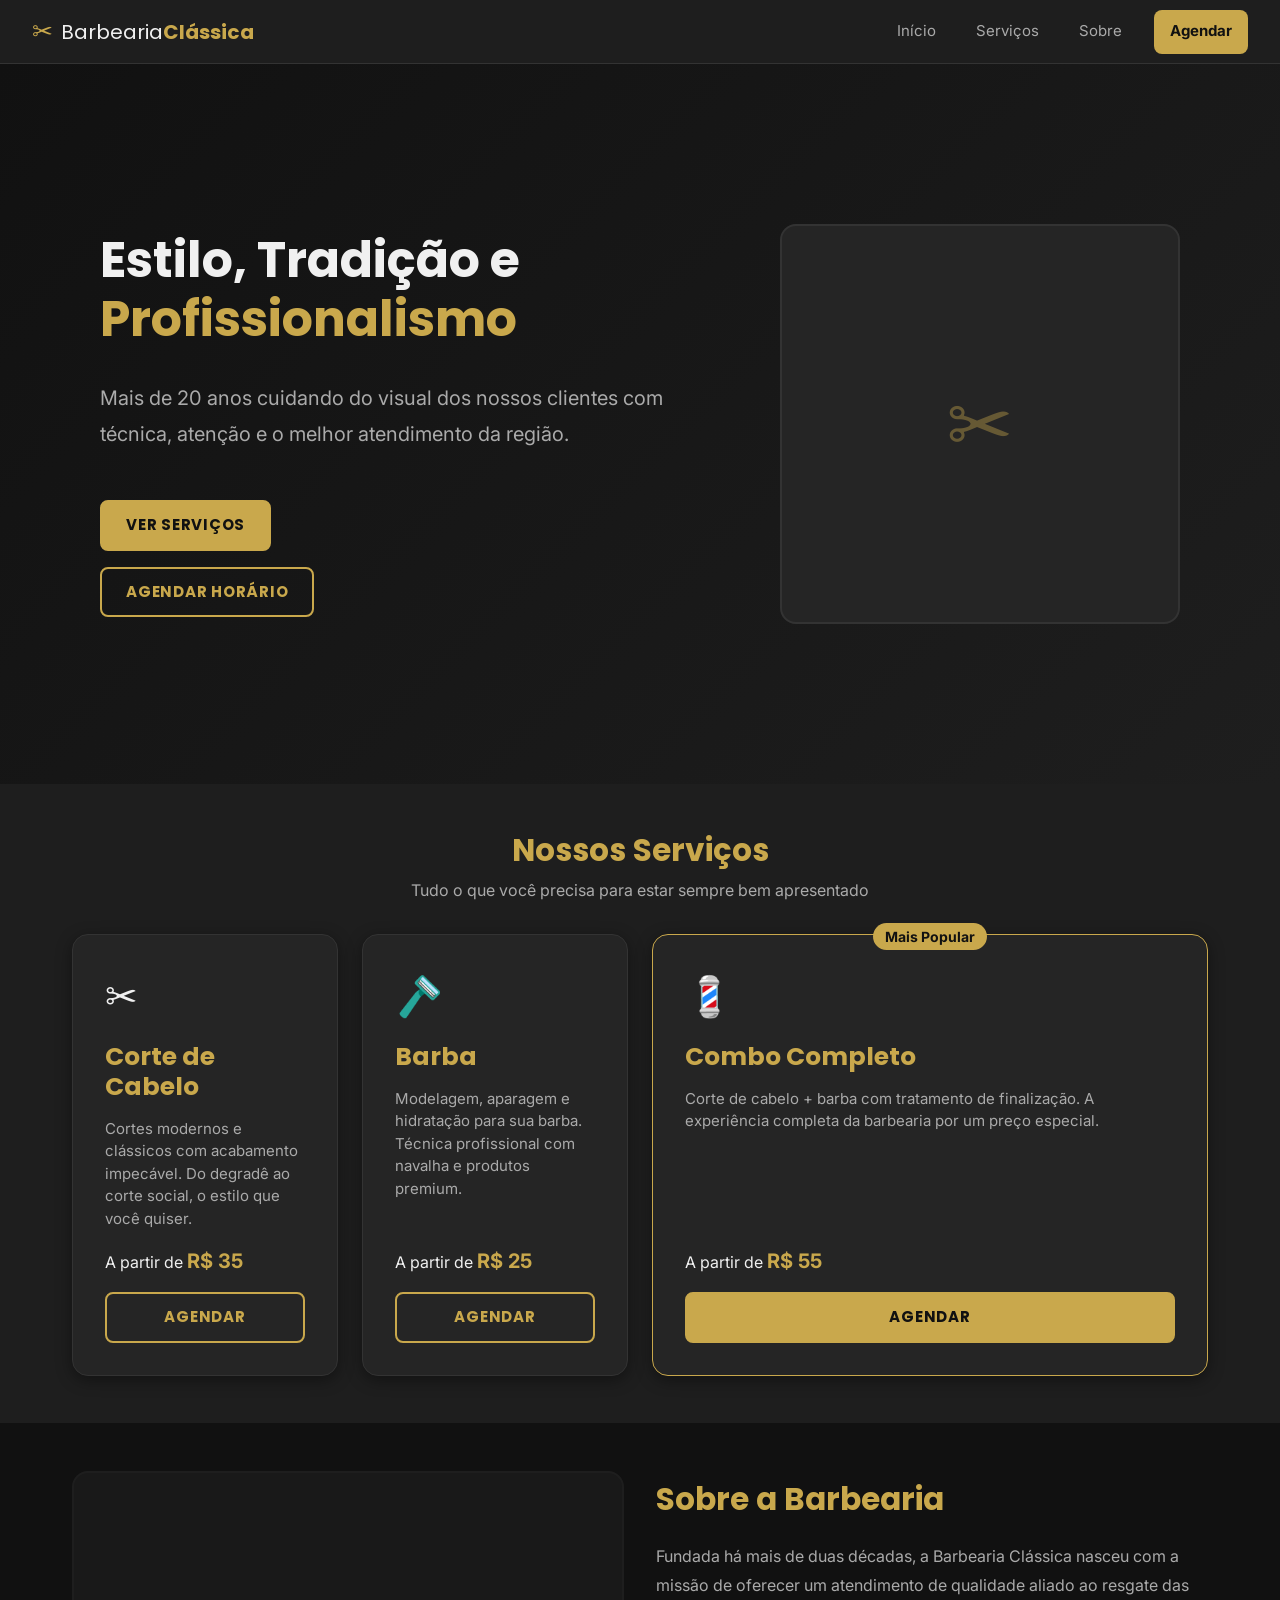
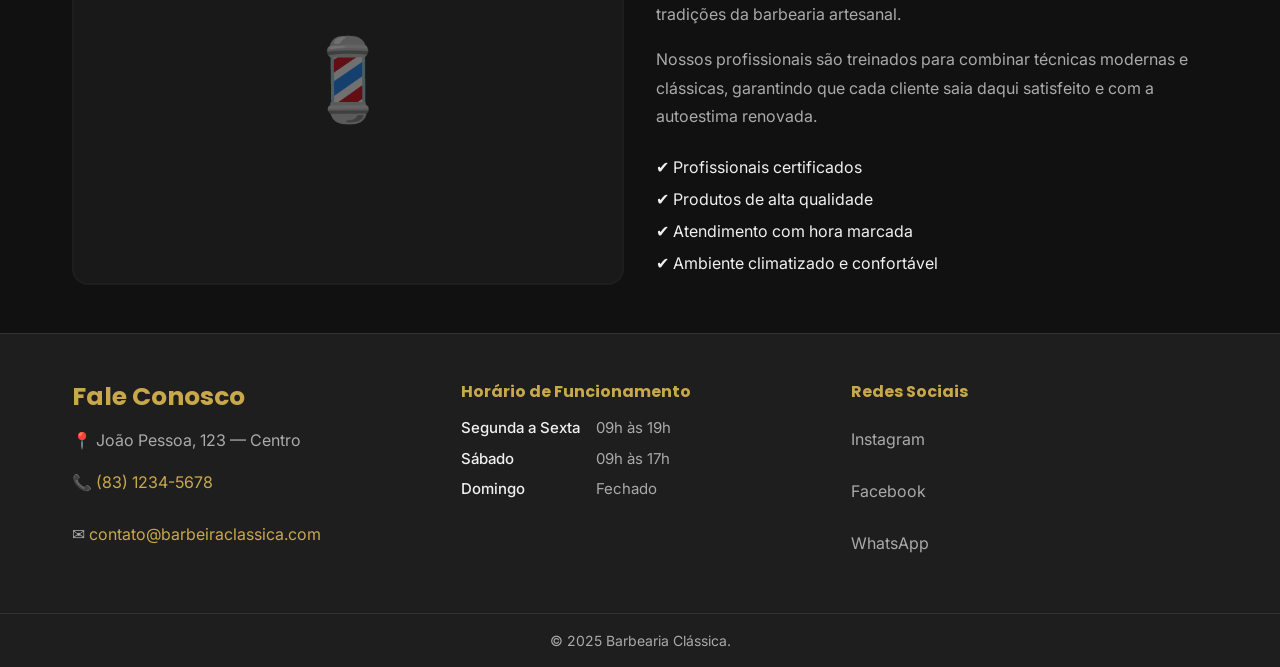
==== commit fe86179a: "atualizaçao do telefone e endereço" ====
--- a/index.html
+++ b/index.html
@@ -10,17 +10,8 @@
     <link rel="preconnect" href="https://fonts.gstatic.com" crossorigin />
     <link href="https://fonts.googleapis.com/css2?family=Inter:wght@400;500;700&family=Poppins:wght@400;500;700&display=swap" rel="stylesheet" />
 
-    <!-- ITCSS: Settings → Tools → Base → Layout → Components → Utilities -->
-    <link rel="stylesheet" href="css/variables.css" />
-    <link rel="stylesheet" href="css/reset.css" />
-    <link rel="stylesheet" href="css/base.css" />
-    <link rel="stylesheet" href="css/layout.css" />
-    <link rel="stylesheet" href="css/utilities.css" />
-    <link rel="stylesheet" href="css/components/nav.css" />
-    <link rel="stylesheet" href="css/components/hero.css" />
-    <link rel="stylesheet" href="css/components/card.css" />
-    <link rel="stylesheet" href="css/components/sobre.css" />
-    <link rel="stylesheet" href="css/components/footer.css" />
+    <!-- Design Token System + ITCSS -->
+    <link rel="stylesheet" href="css/main.css" />
   </head>
 
   <body>
@@ -159,8 +150,8 @@
         <div class="footer__info">
           <h2 id="footer-titulo" class="footer__titulo">Fale Conosco</h2>
           <address>
-            <p>📍 Rua das Tesouras, 123 — Centro</p>
-            <p>📞 <a href="tel:+5511999999999" class="footer__link">(11) 99999-9999</a></p>
+            <p>📍 João Pessoa, 123 — Centro</p>
+            <p>📞 <a href="tel:+558312345678" class="footer__link">(83) 1234-5678</a></p>
             <p>✉ <a href="mailto:contato@barbeariaclassica.com" class="footer__link">contato@barbeiraclassica.com</a></p>
           </address>
         </div>
--- a/css/main.css
+++ b/css/main.css
@@ -0,0 +1,23 @@
+/* =====================================================
+   main.css — ponto de entrada do sistema visual
+   Apenas importa tokens e camadas em ordem de precedência
+   ===================================================== */
+
+@layer tokens, reset, base, layout, components, utilities;
+
+@import "./tokens/primitives.css" layer(tokens);
+@import "./tokens/semantic.css" layer(tokens);
+@import "./tokens/spacing.css" layer(tokens);
+@import "./tokens/typography.css" layer(tokens);
+
+@import "./reset.css" layer(reset);
+@import "./base.css" layer(base);
+@import "./layout.css" layer(layout);
+
+@import "./components/nav.css" layer(components);
+@import "./components/hero.css" layer(components);
+@import "./components/card.css" layer(components);
+@import "./components/sobre.css" layer(components);
+@import "./components/footer.css" layer(components);
+
+@import "./utilities.css" layer(utilities);
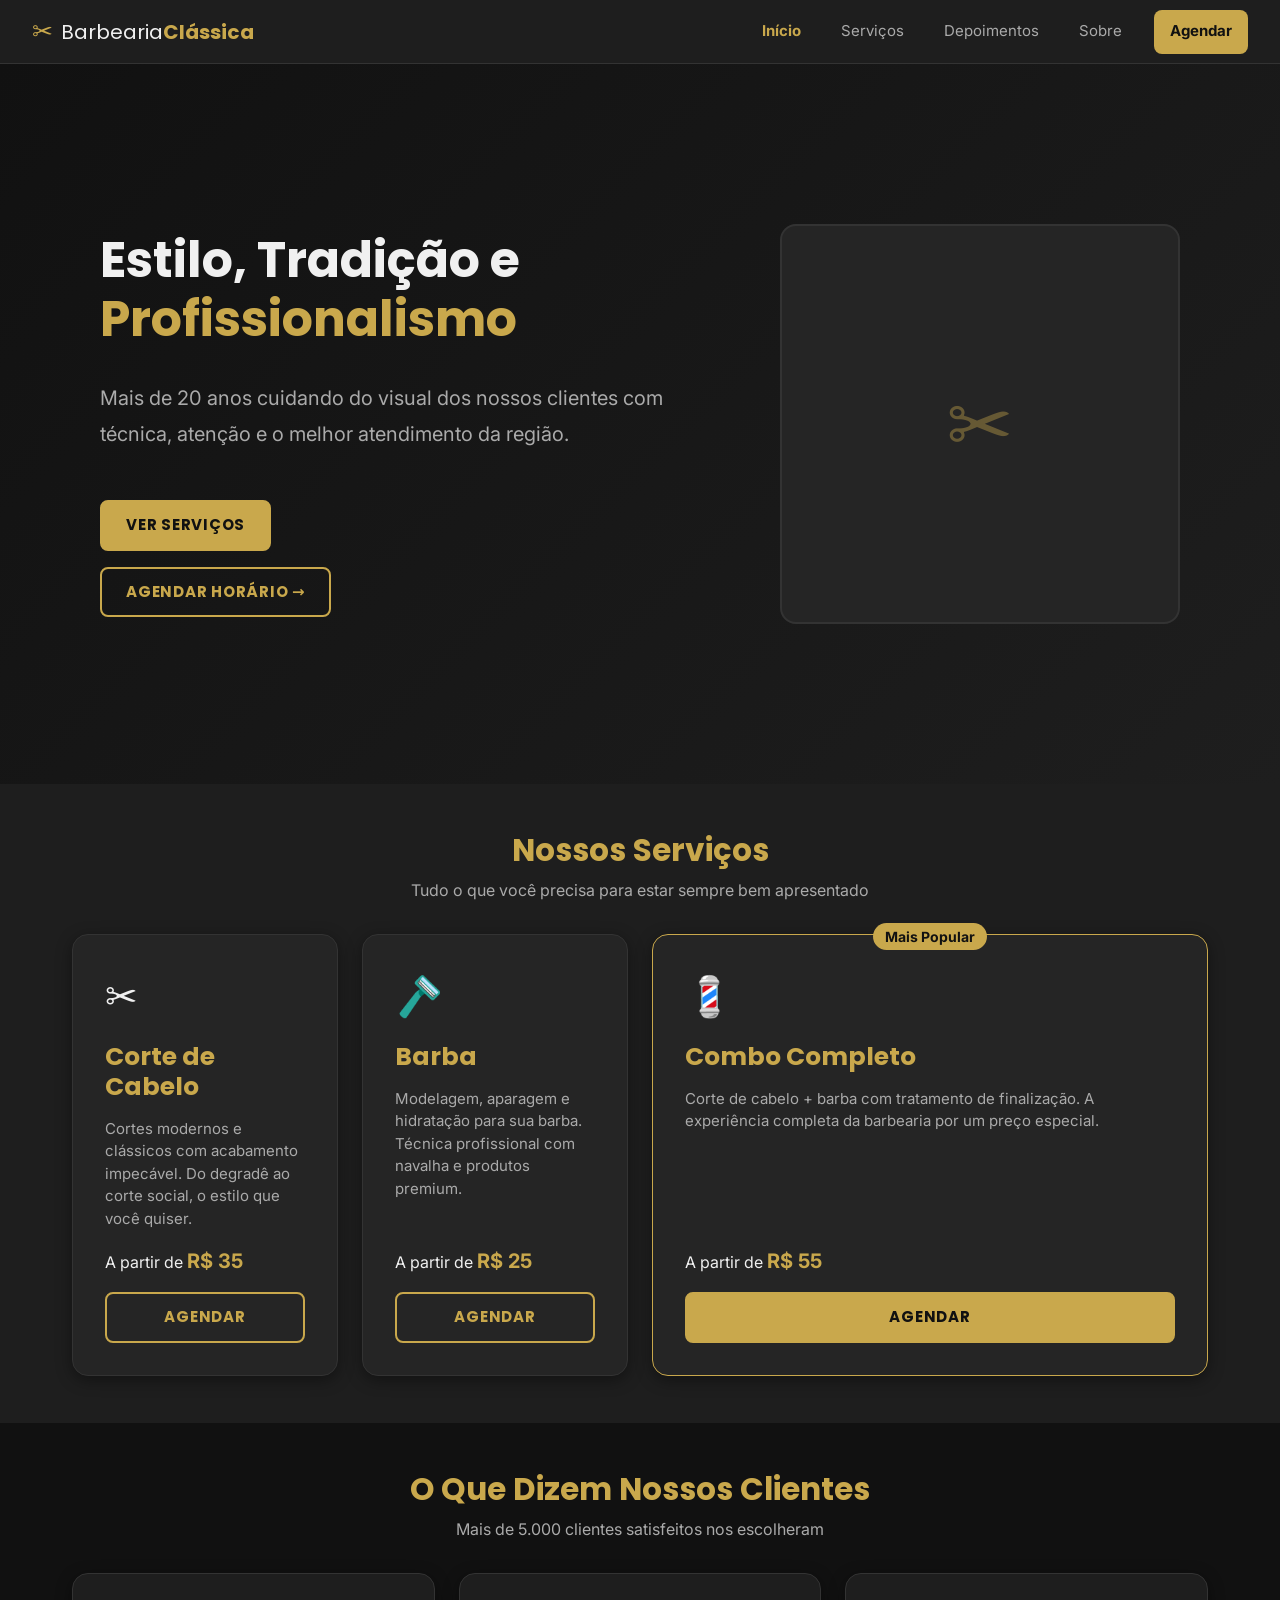
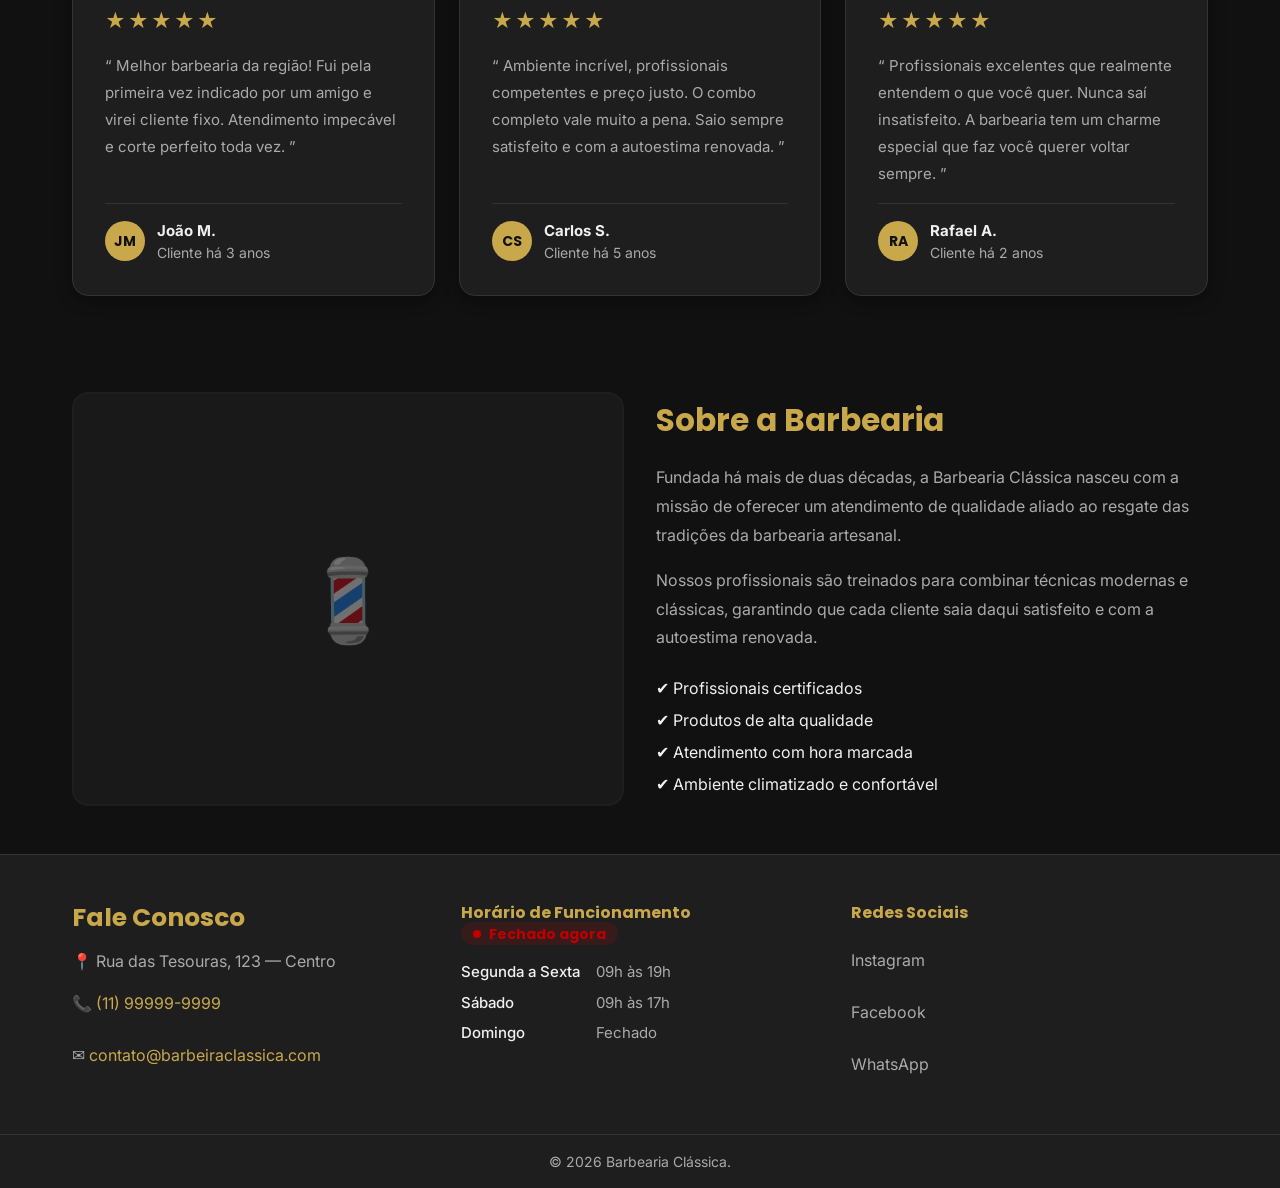
==== commit 2e25af30: "feat(ui): adiciona melhorias de UX e página de agendamento - Animações de scroll reveal com Intersec" ====
--- a/index.html
+++ b/index.html
@@ -4,7 +4,18 @@
     <meta charset="UTF-8" />
     <meta name="viewport" content="width=device-width, initial-scale=1.0" />
     <meta name="description" content="Barbearia Clássica — Corte, barba e estilo com tradição e profissionalismo." />
+
+    <!-- Open Graph -->
+    <meta property="og:type"        content="website" />
+    <meta property="og:title"       content="Barbearia Clássica" />
+    <meta property="og:description" content="Mais de 20 anos cuidando do visual dos nossos clientes com técnica, atenção e o melhor atendimento da região." />
+    <meta property="og:image"       content="/og-image.jpg" />
+
+    <!-- Favicon inline SVG -->
+    <link rel="icon" type="image/svg+xml" href="data:image/svg+xml,%3Csvg xmlns='http://www.w3.org/2000/svg' viewBox='0 0 100 100'%3E%3Ctext y='.9em' font-size='90'%3E%E2%9C%82%3C/text%3E%3C/svg%3E" />
+
     <title>Barbearia Clássica</title>
+
     <!-- Google Fonts: Poppins (headings) + Inter (body) -->
     <link rel="preconnect" href="https://fonts.googleapis.com" />
     <link rel="preconnect" href="https://fonts.gstatic.com" crossorigin />
@@ -33,10 +44,11 @@
 
       <nav class="nav" aria-label="Navegação principal">
         <ul class="nav__lista">
-          <li><a href="#hero" class="nav__link">Início</a></li>
-          <li><a href="#servicos" class="nav__link">Serviços</a></li>
-          <li><a href="#sobre" class="nav__link">Sobre</a></li>
-          <li><a href="#contato" class="nav__link nav__link--cta">Agendar</a></li>
+          <li><a href="#hero"        class="nav__link">Início</a></li>
+          <li><a href="#servicos"    class="nav__link">Serviços</a></li>
+          <li><a href="#depoimentos" class="nav__link">Depoimentos</a></li>
+          <li><a href="#sobre"       class="nav__link">Sobre</a></li>
+          <li><a href="agendamento.html"     class="nav__link nav__link--cta">Agendar</a></li>
         </ul>
       </nav>
     </header>
@@ -55,7 +67,7 @@
             atenção e o melhor atendimento da região.
           </p>
           <a href="#servicos" class="btn btn--primario">Ver Serviços</a>
-          <a href="#contato" class="btn btn--secundario">Agendar Horário</a>
+          <a href="agendamento.html"  class="btn btn--secundario">Agendar Horário &#8594;</a>
         </div>
         <div class="hero__imagem" aria-hidden="true">
           <div class="hero__placeholder">
@@ -67,14 +79,14 @@
       <!-- ===== SERVIÇOS ===== -->
       <section id="servicos" class="servicos" aria-labelledby="servicos-titulo">
         <div class="container">
-          <h2 id="servicos-titulo" class="secao__titulo">Nossos Serviços</h2>
-          <p class="secao__subtitulo">
+          <h2 id="servicos-titulo" class="secao__titulo reveal">Nossos Serviços</h2>
+          <p class="secao__subtitulo reveal" data-delay="1">
             Tudo o que você precisa para estar sempre bem apresentado
           </p>
 
           <div class="cards-grid">
 
-            <article class="card" aria-labelledby="card-corte-titulo">
+            <article class="card reveal" data-delay="1" aria-labelledby="card-corte-titulo">
               <div class="card__icone" aria-hidden="true">✂</div>
               <h3 id="card-corte-titulo" class="card__titulo">Corte de Cabelo</h3>
               <p class="card__descricao">
@@ -82,10 +94,10 @@
                 ao corte social, o estilo que você quiser.
               </p>
               <p class="card__preco">A partir de <strong>R$ 35</strong></p>
-              <a href="#contato" class="btn btn--card">Agendar</a>
-            </article>
-
-            <article class="card" aria-labelledby="card-barba-titulo">
+              <a href="agendamento.html" class="btn btn--card">Agendar</a>
+            </article>
+
+            <article class="card reveal" data-delay="2" aria-labelledby="card-barba-titulo">
               <div class="card__icone" aria-hidden="true">🪒</div>
               <h3 id="card-barba-titulo" class="card__titulo">Barba</h3>
               <p class="card__descricao">
@@ -93,10 +105,10 @@
                 profissional com navalha e produtos premium.
               </p>
               <p class="card__preco">A partir de <strong>R$ 25</strong></p>
-              <a href="#contato" class="btn btn--card">Agendar</a>
-            </article>
-
-            <article class="card card--destaque" aria-labelledby="card-combo-titulo">
+              <a href="agendamento.html" class="btn btn--card">Agendar</a>
+            </article>
+
+            <article class="card card--destaque reveal" data-delay="3" aria-labelledby="card-combo-titulo">
               <span class="card__badge">Mais Popular</span>
               <div class="card__icone" aria-hidden="true">💈</div>
               <h3 id="card-combo-titulo" class="card__titulo">Combo Completo</h3>
@@ -105,7 +117,69 @@
                 experiência completa da barbearia por um preço especial.
               </p>
               <p class="card__preco">A partir de <strong>R$ 55</strong></p>
-              <a href="#contato" class="btn btn--primario">Agendar</a>
+              <a href="agendamento.html" class="btn btn--primario">Agendar</a>
+            </article>
+
+          </div>
+        </div>
+      </section>
+
+      <!-- ===== DEPOIMENTOS ===== -->
+      <section id="depoimentos" class="depoimentos" aria-labelledby="depoimentos-titulo">
+        <div class="container">
+          <h2 id="depoimentos-titulo" class="secao__titulo reveal">O Que Dizem Nossos Clientes</h2>
+          <p class="secao__subtitulo reveal" data-delay="1">
+            Mais de 5.000 clientes satisfeitos nos escolheram
+          </p>
+
+          <div class="depoimentos__grid">
+
+            <article class="depoimento reveal" data-delay="1" aria-label="Depoimento de João M.">
+              <div class="depoimento__estrelas" aria-label="Avaliação: 5 de 5 estrelas">
+                <span aria-hidden="true">★★★★★</span>
+              </div>
+              <blockquote class="depoimento__texto">
+                Melhor barbearia da região! Fui pela primeira vez indicado por um amigo e virei cliente fixo. Atendimento impecável e corte perfeito toda vez.
+              </blockquote>
+              <footer class="depoimento__autor">
+                <div class="depoimento__avatar" aria-hidden="true">JM</div>
+                <div>
+                  <p class="depoimento__nome">João M.</p>
+                  <p class="depoimento__cargo">Cliente há 3 anos</p>
+                </div>
+              </footer>
+            </article>
+
+            <article class="depoimento reveal" data-delay="2" aria-label="Depoimento de Carlos S.">
+              <div class="depoimento__estrelas" aria-label="Avaliação: 5 de 5 estrelas">
+                <span aria-hidden="true">★★★★★</span>
+              </div>
+              <blockquote class="depoimento__texto">
+                Ambiente incrível, profissionais competentes e preço justo. O combo completo vale muito a pena. Saio sempre satisfeito e com a autoestima renovada.
+              </blockquote>
+              <footer class="depoimento__autor">
+                <div class="depoimento__avatar" aria-hidden="true">CS</div>
+                <div>
+                  <p class="depoimento__nome">Carlos S.</p>
+                  <p class="depoimento__cargo">Cliente há 5 anos</p>
+                </div>
+              </footer>
+            </article>
+
+            <article class="depoimento reveal" data-delay="3" aria-label="Depoimento de Rafael A.">
+              <div class="depoimento__estrelas" aria-label="Avaliação: 5 de 5 estrelas">
+                <span aria-hidden="true">★★★★★</span>
+              </div>
+              <blockquote class="depoimento__texto">
+                Profissionais excelentes que realmente entendem o que você quer. Nunca saí insatisfeito. A barbearia tem um charme especial que faz você querer voltar sempre.
+              </blockquote>
+              <footer class="depoimento__autor">
+                <div class="depoimento__avatar" aria-hidden="true">RA</div>
+                <div>
+                  <p class="depoimento__nome">Rafael A.</p>
+                  <p class="depoimento__cargo">Cliente há 2 anos</p>
+                </div>
+              </footer>
             </article>
 
           </div>
@@ -115,12 +189,12 @@
       <!-- ===== SOBRE ===== -->
       <section id="sobre" class="sobre" aria-labelledby="sobre-titulo">
         <div class="container sobre__grid">
-          <div class="sobre__imagem" aria-hidden="true">
+          <div class="sobre__imagem reveal" aria-hidden="true">
             <div class="sobre__placeholder">
               <span aria-hidden="true">💈</span>
             </div>
           </div>
-          <div class="sobre__conteudo">
+          <div class="sobre__conteudo reveal" data-delay="1">
             <h2 id="sobre-titulo" class="secao__titulo">Sobre a Barbearia</h2>
             <p>
               Fundada há mais de duas décadas, a Barbearia Clássica nasceu com a
@@ -144,20 +218,23 @@
 
     </main>
 
-    <!-- ===== FOOTER / CONTATO ===== -->
-    <footer id="contato" class="footer" aria-labelledby="footer-titulo">
+    <!-- ===== FOOTER ===== -->
+    <footer class="footer" aria-labelledby="footer-titulo">
       <div class="container footer__grid">
         <div class="footer__info">
           <h2 id="footer-titulo" class="footer__titulo">Fale Conosco</h2>
           <address>
-            <p>📍 João Pessoa, 123 — Centro</p>
-            <p>📞 <a href="tel:+558312345678" class="footer__link">(83) 1234-5678</a></p>
+            <p>📍 Rua das Tesouras, 123 — Centro</p>
+            <p>📞 <a href="tel:+5511999999999" class="footer__link">(11) 99999-9999</a></p>
             <p>✉ <a href="mailto:contato@barbeariaclassica.com" class="footer__link">contato@barbeiraclassica.com</a></p>
           </address>
         </div>
 
         <div class="footer__horario">
-          <h3 class="footer__subtitulo">Horário de Funcionamento</h3>
+          <h3 class="footer__subtitulo">
+            Horário de Funcionamento
+            <span id="status-funcionamento" aria-live="polite"></span>
+          </h3>
           <dl class="horario">
             <dt>Segunda a Sexta</dt>
             <dd>09h às 19h</dd>
@@ -181,9 +258,10 @@
       </div>
 
       <div class="footer__rodape">
-        <p>© 2025 Barbearia Clássica.</p>
+        <p>© <span class="footer__ano">2025</span> Barbearia Clássica.</p>
       </div>
     </footer>
 
+    <script src="js/main.js" defer></script>
   </body>
 </html>
--- a/css/main.css
+++ b/css/main.css
@@ -17,7 +17,10 @@
 @import "./components/nav.css" layer(components);
 @import "./components/hero.css" layer(components);
 @import "./components/card.css" layer(components);
+@import "./components/depoimentos.css" layer(components);
 @import "./components/sobre.css" layer(components);
+@import "./components/agendamento.css" layer(components);
 @import "./components/footer.css" layer(components);
+@import "./components/animations.css" layer(components);
 
 @import "./utilities.css" layer(utilities);
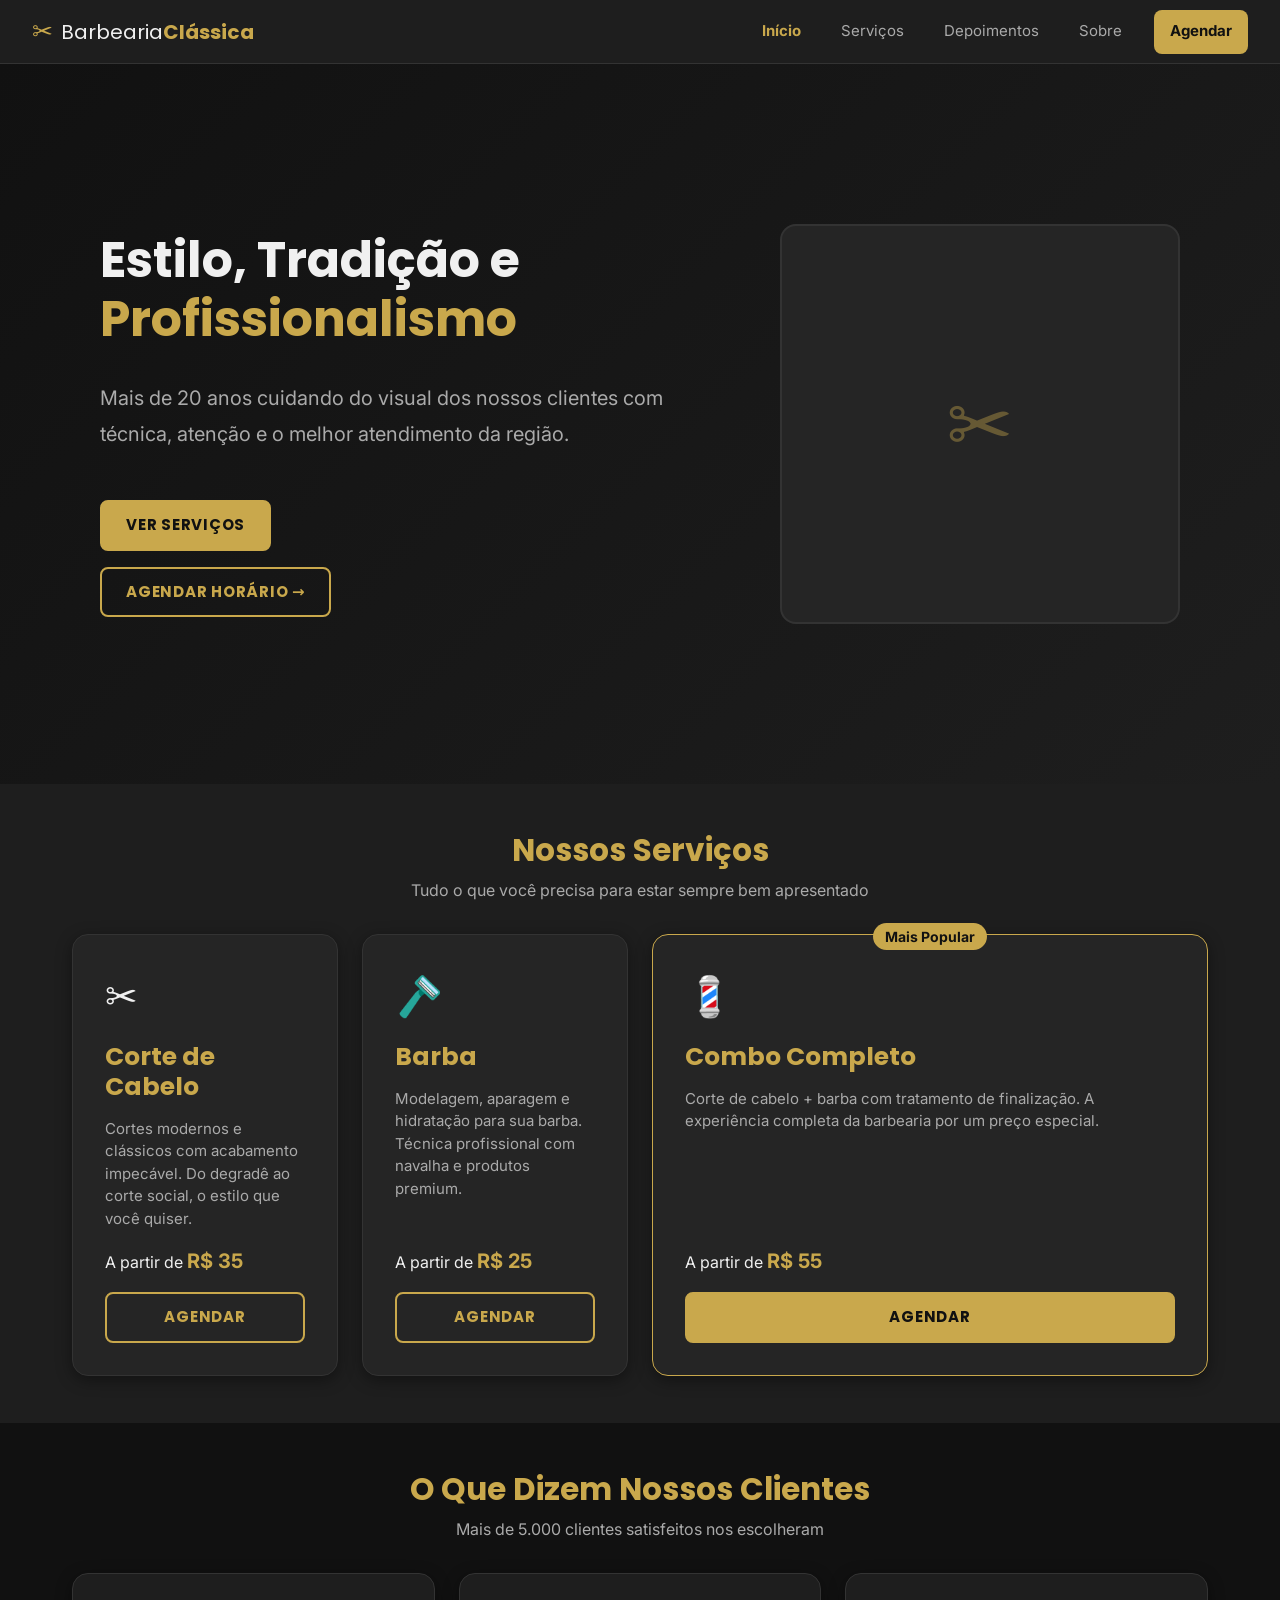
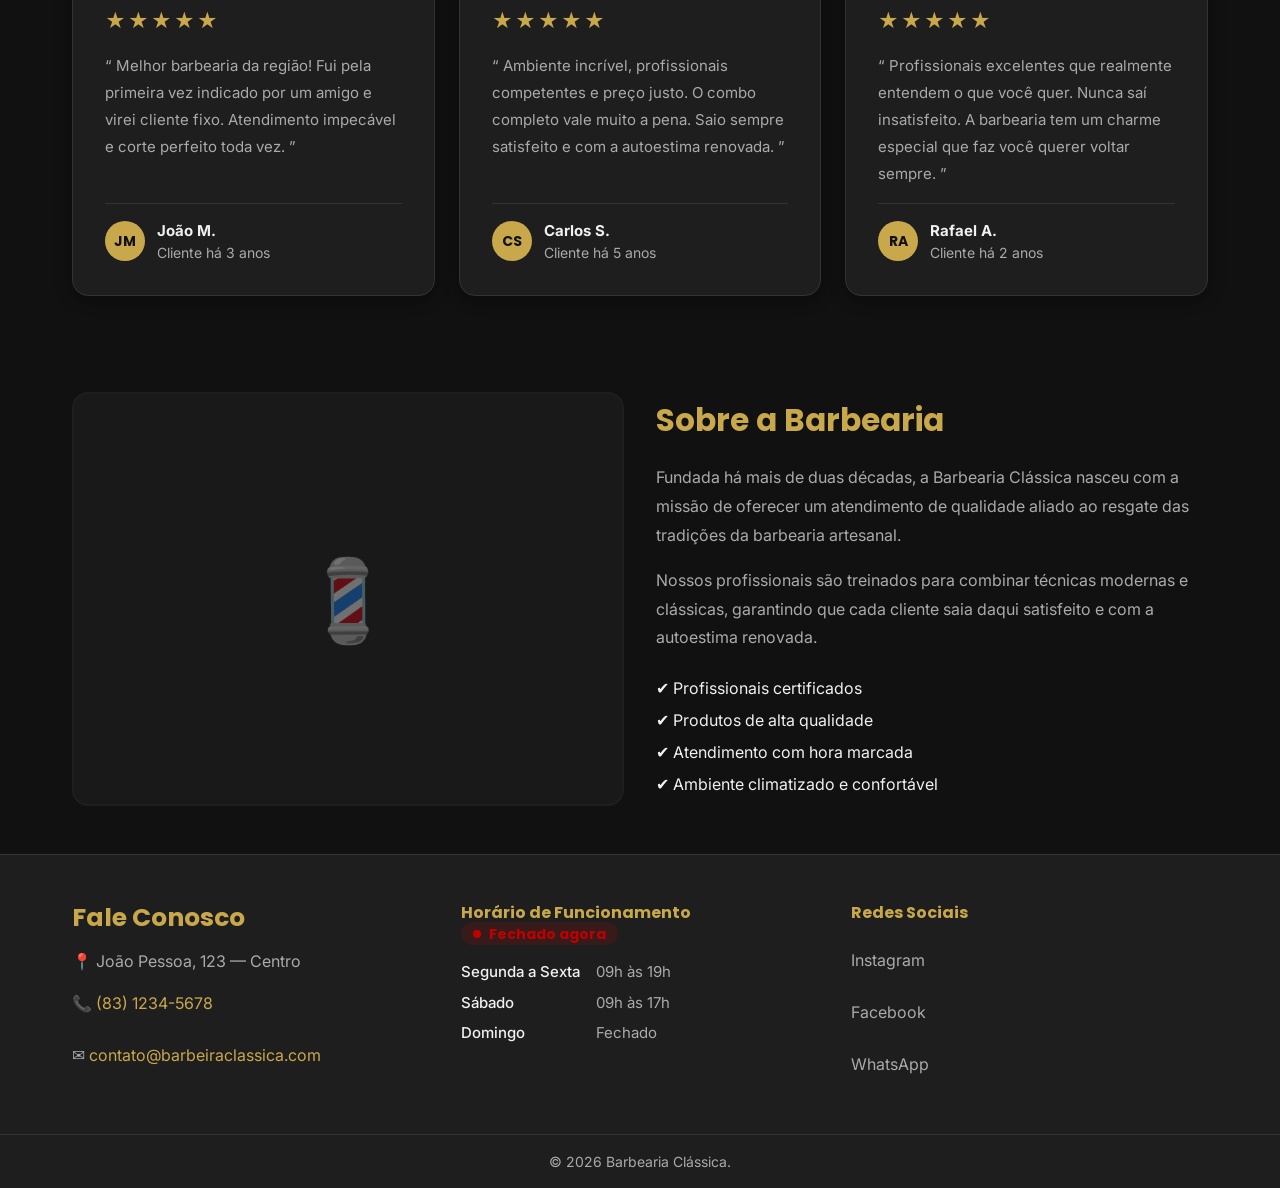
==== commit 394b176f: "Merge branch 'main' of https://github.com/anitandonato/projeto-aplicacoes-para-internet" ====
--- a/index.html
+++ b/index.html
@@ -224,8 +224,8 @@
         <div class="footer__info">
           <h2 id="footer-titulo" class="footer__titulo">Fale Conosco</h2>
           <address>
-            <p>📍 Rua das Tesouras, 123 — Centro</p>
-            <p>📞 <a href="tel:+5511999999999" class="footer__link">(11) 99999-9999</a></p>
+            <p>📍 João Pessoa, 123 — Centro</p>
+            <p>📞 <a href="tel:+558312345678" class="footer__link">(83) 1234-5678</a></p>
             <p>✉ <a href="mailto:contato@barbeariaclassica.com" class="footer__link">contato@barbeiraclassica.com</a></p>
           </address>
         </div>
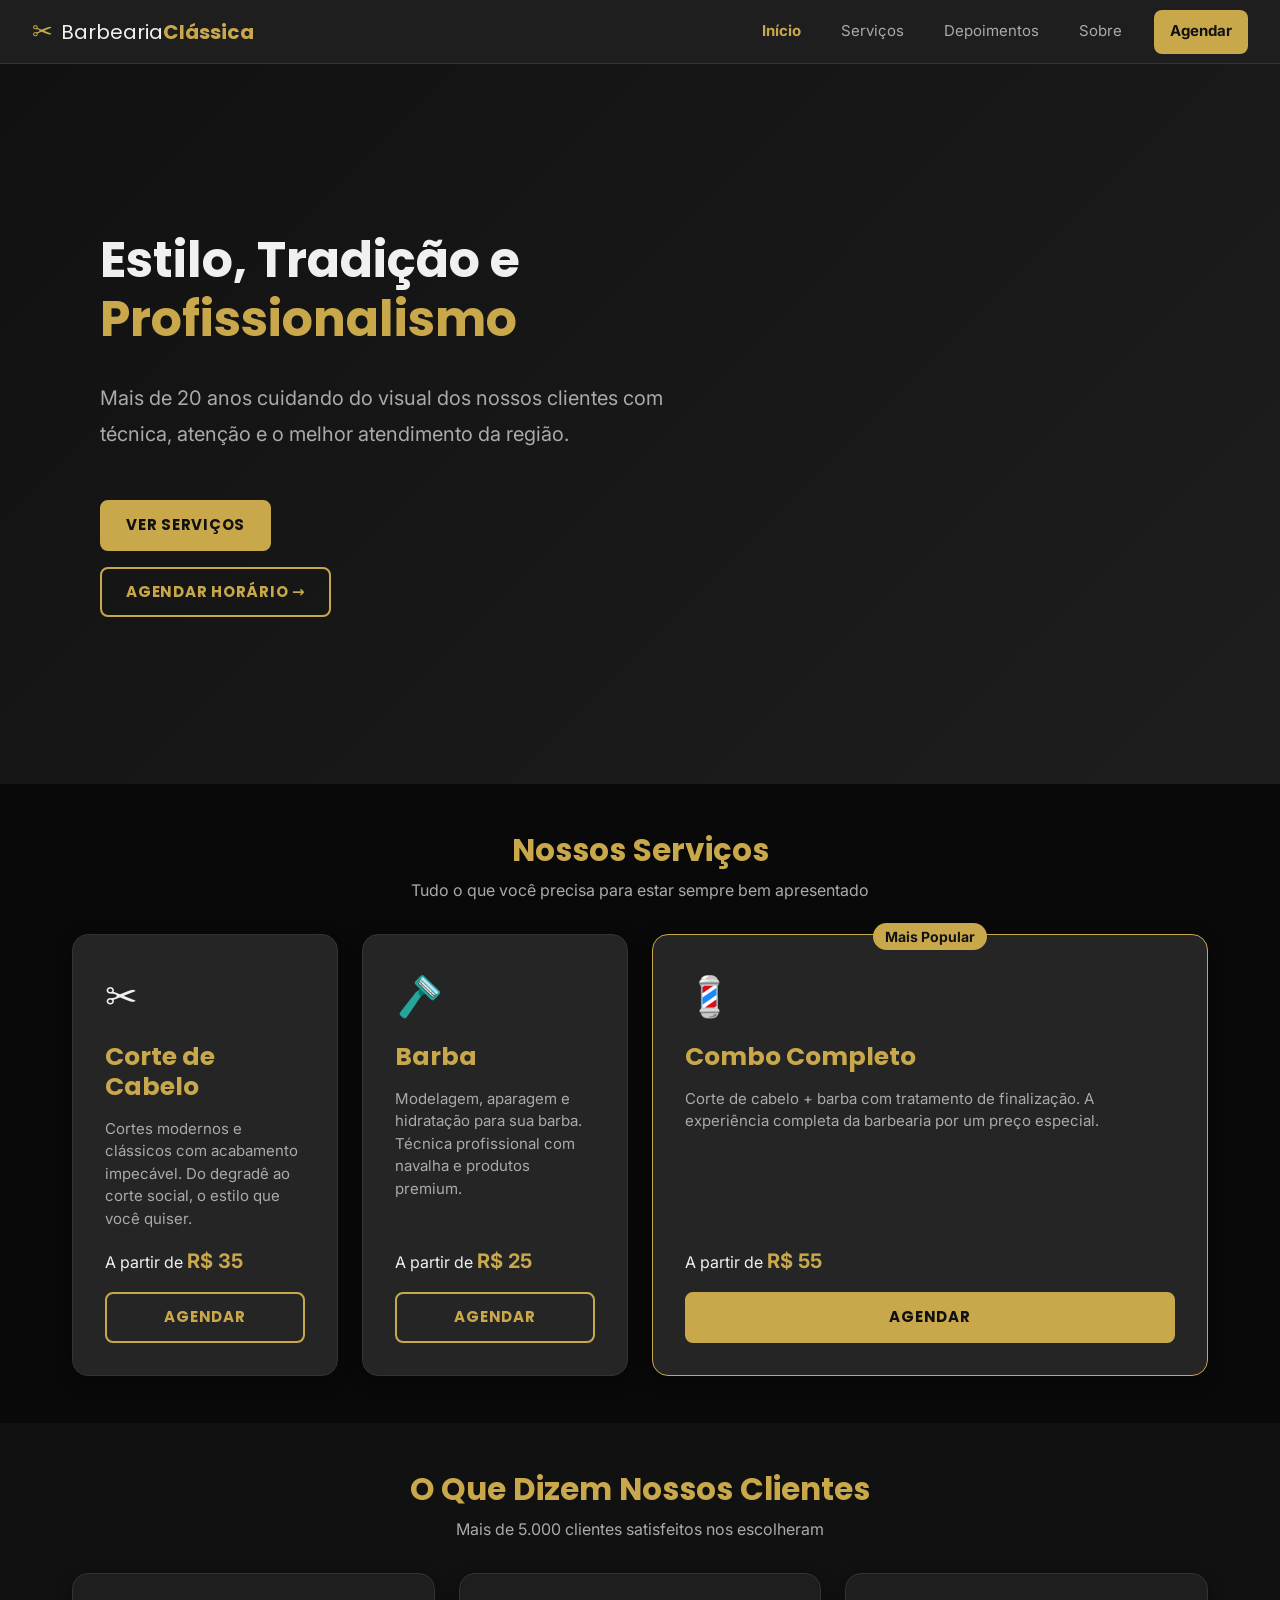
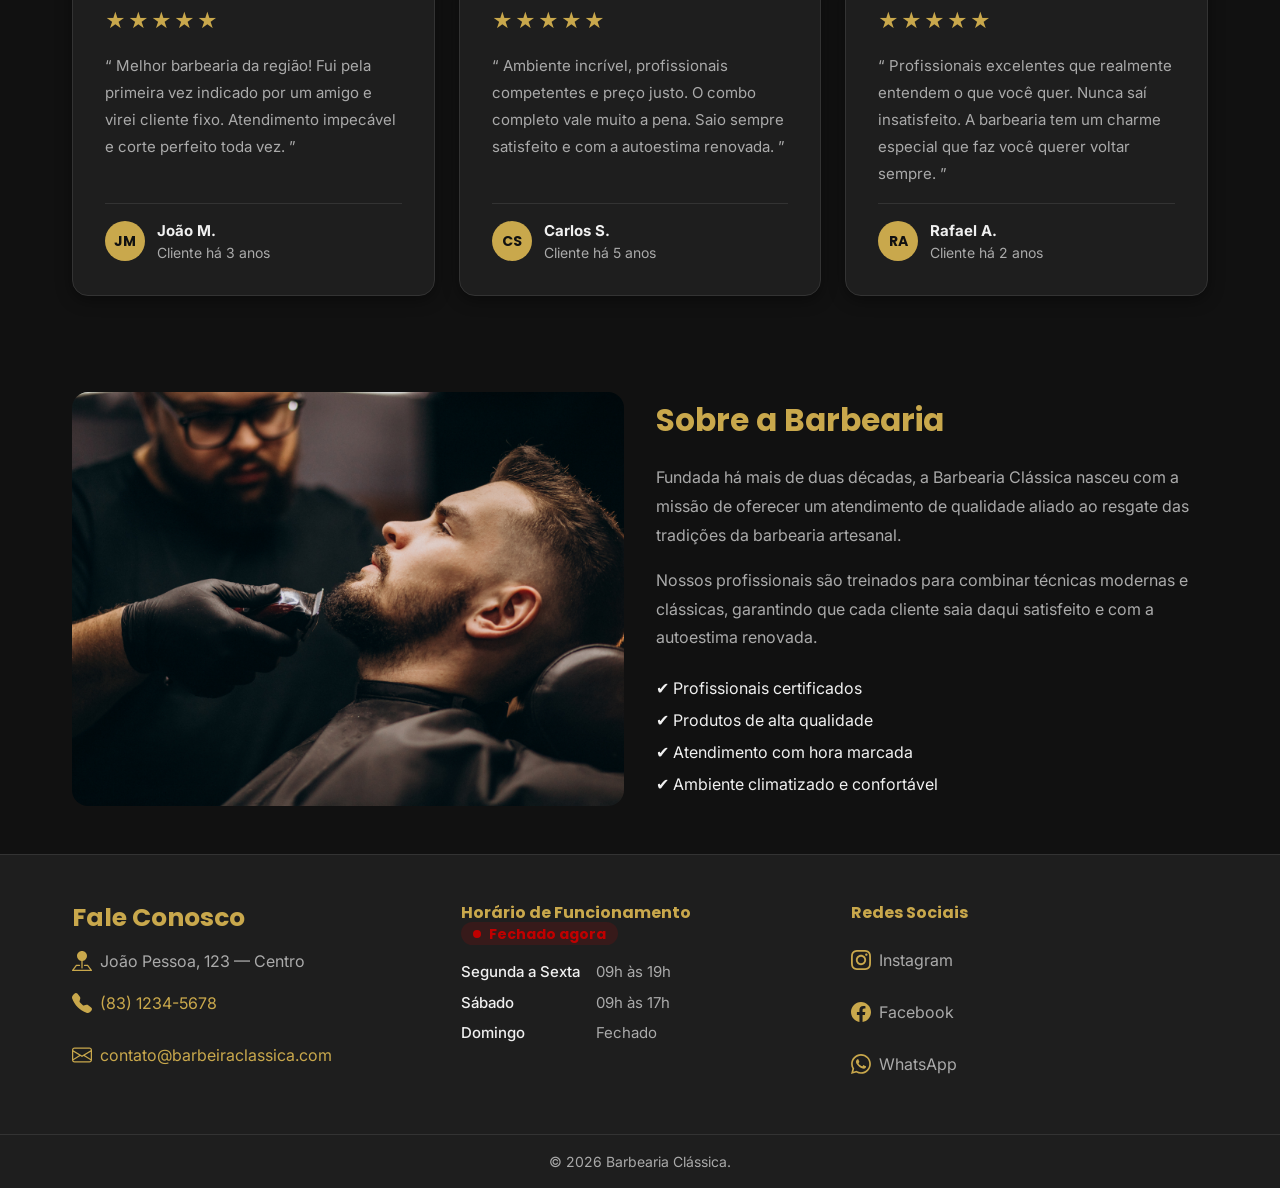
==== commit 40d89cc5: "feat(media): substitui placeholders por vídeos, imagem e ícones SVG no footer - Cria pasta assets/ c" ====
--- a/index.html
+++ b/index.html
@@ -70,14 +70,28 @@
           <a href="agendamento.html"  class="btn btn--secundario">Agendar Horário &#8594;</a>
         </div>
         <div class="hero__imagem" aria-hidden="true">
-          <div class="hero__placeholder">
-            <span class="hero__placeholder-icone" aria-hidden="true">✂</span>
-          </div>
+          <video
+            class="hero__video"
+            src="assets/videos/barbearia.mp4"
+            autoplay
+            muted
+            loop
+            playsinline
+          ></video>
         </div>
       </section>
 
       <!-- ===== SERVIÇOS ===== -->
       <section id="servicos" class="servicos" aria-labelledby="servicos-titulo">
+        <video
+          class="servicos__video-fundo"
+          src="assets/videos/barbearia_fundo.mp4"
+          autoplay
+          muted
+          loop
+          playsinline
+          aria-hidden="true"
+        ></video>
         <div class="container">
           <h2 id="servicos-titulo" class="secao__titulo reveal">Nossos Serviços</h2>
           <p class="secao__subtitulo reveal" data-delay="1">
@@ -189,10 +203,13 @@
       <!-- ===== SOBRE ===== -->
       <section id="sobre" class="sobre" aria-labelledby="sobre-titulo">
         <div class="container sobre__grid">
-          <div class="sobre__imagem reveal" aria-hidden="true">
-            <div class="sobre__placeholder">
-              <span aria-hidden="true">💈</span>
-            </div>
+          <div class="sobre__imagem reveal">
+            <img
+              src="assets/images/barbearia.jpg"
+              alt="Interior da Barbearia Clássica"
+              class="sobre__foto"
+              loading="lazy"
+            />
           </div>
           <div class="sobre__conteudo reveal" data-delay="1">
             <h2 id="sobre-titulo" class="secao__titulo">Sobre a Barbearia</h2>
@@ -224,9 +241,18 @@
         <div class="footer__info">
           <h2 id="footer-titulo" class="footer__titulo">Fale Conosco</h2>
           <address>
-            <p>📍 João Pessoa, 123 — Centro</p>
-            <p>📞 <a href="tel:+558312345678" class="footer__link">(83) 1234-5678</a></p>
-            <p>✉ <a href="mailto:contato@barbeariaclassica.com" class="footer__link">contato@barbeiraclassica.com</a></p>
+            <p>
+              <img src="assets/icons/loc.svg" alt="" aria-hidden="true" class="footer__icone" />
+              João Pessoa, 123 — Centro
+            </p>
+            <p>
+              <img src="assets/icons/telefone.svg" alt="" aria-hidden="true" class="footer__icone" />
+              <a href="tel:+558312345678" class="footer__link">(83) 1234-5678</a>
+            </p>
+            <p>
+              <img src="assets/icons/mail.svg" alt="" aria-hidden="true" class="footer__icone" />
+              <a href="mailto:contato@barbeariaclassica.com" class="footer__link">contato@barbeiraclassica.com</a>
+            </p>
           </address>
         </div>
 
@@ -249,9 +275,24 @@
           <h3 class="footer__subtitulo">Redes Sociais</h3>
           <nav aria-label="Redes sociais">
             <ul class="social__lista">
-              <li><a href="#" class="social__link" aria-label="Instagram da Barbearia Clássica">Instagram</a></li>
-              <li><a href="#" class="social__link" aria-label="Facebook da Barbearia Clássica">Facebook</a></li>
-              <li><a href="#" class="social__link" aria-label="WhatsApp da Barbearia Clássica">WhatsApp</a></li>
+              <li>
+                <a href="#" class="social__link" aria-label="Instagram da Barbearia Clássica">
+                  <img src="assets/icons/instagram.svg" alt="" aria-hidden="true" class="footer__icone" />
+                  Instagram
+                </a>
+              </li>
+              <li>
+                <a href="#" class="social__link" aria-label="Facebook da Barbearia Clássica">
+                  <img src="assets/icons/facebook.svg" alt="" aria-hidden="true" class="footer__icone" />
+                  Facebook
+                </a>
+              </li>
+              <li>
+                <a href="#" class="social__link" aria-label="WhatsApp da Barbearia Clássica">
+                  <img src="assets/icons/whatsapp.svg" alt="" aria-hidden="true" class="footer__icone" />
+                  WhatsApp
+                </a>
+              </li>
             </ul>
           </nav>
         </div>
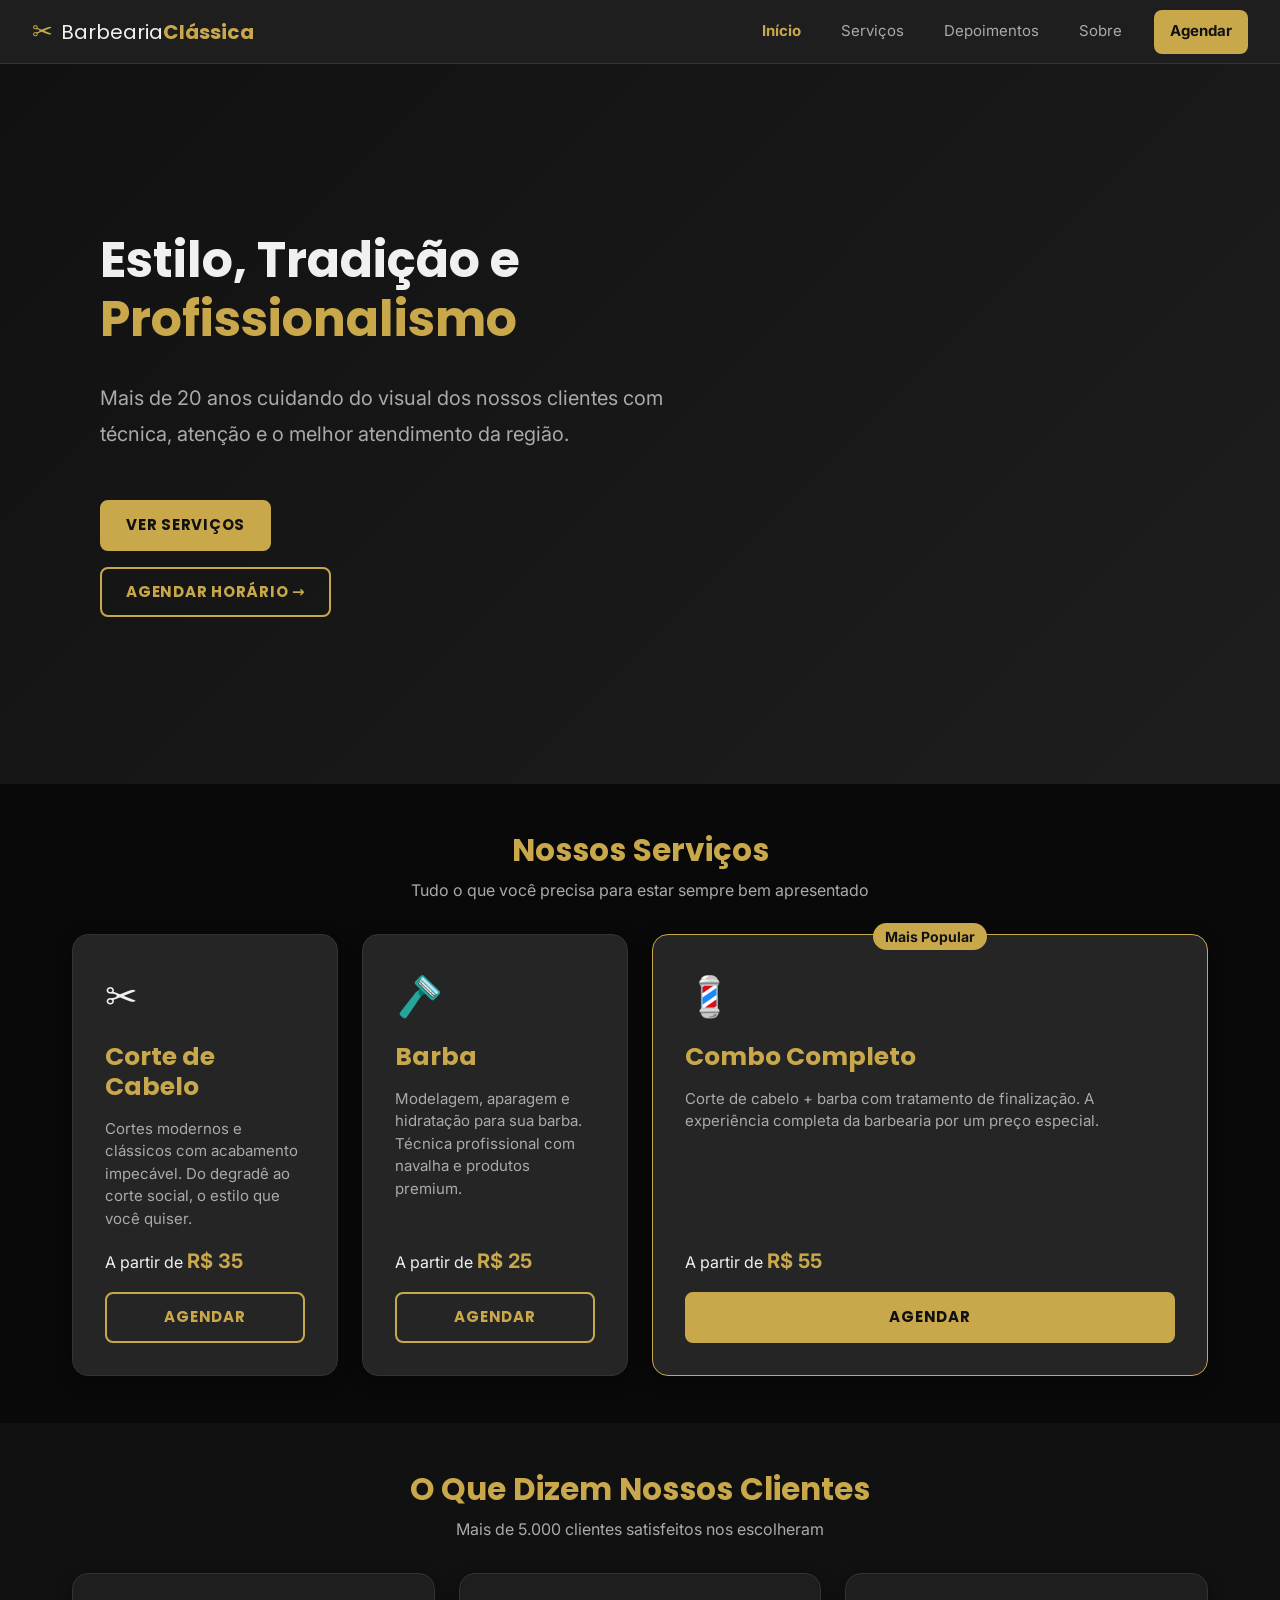
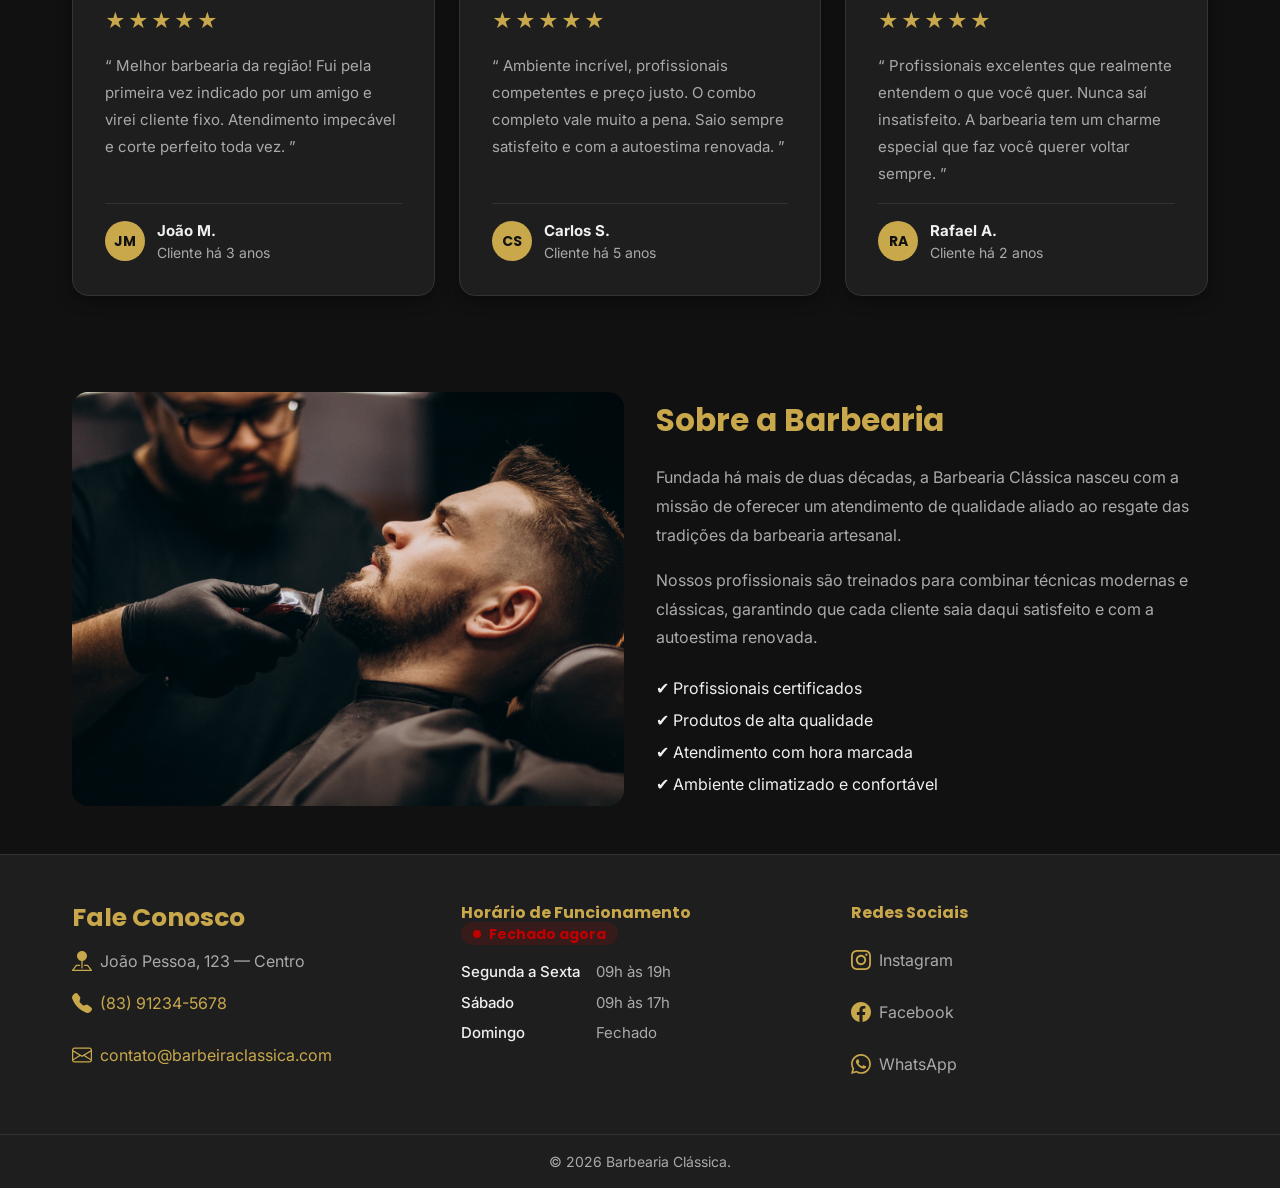
==== commit cb53d264: "atualizando telefones" ====
--- a/index.html
+++ b/index.html
@@ -247,7 +247,7 @@
             </p>
             <p>
               <img src="assets/icons/telefone.svg" alt="" aria-hidden="true" class="footer__icone" />
-              <a href="tel:+558312345678" class="footer__link">(83) 1234-5678</a>
+              <a href="tel:+558312345678" class="footer__link">(83) 91234-5678</a>
             </p>
             <p>
               <img src="assets/icons/mail.svg" alt="" aria-hidden="true" class="footer__icone" />
